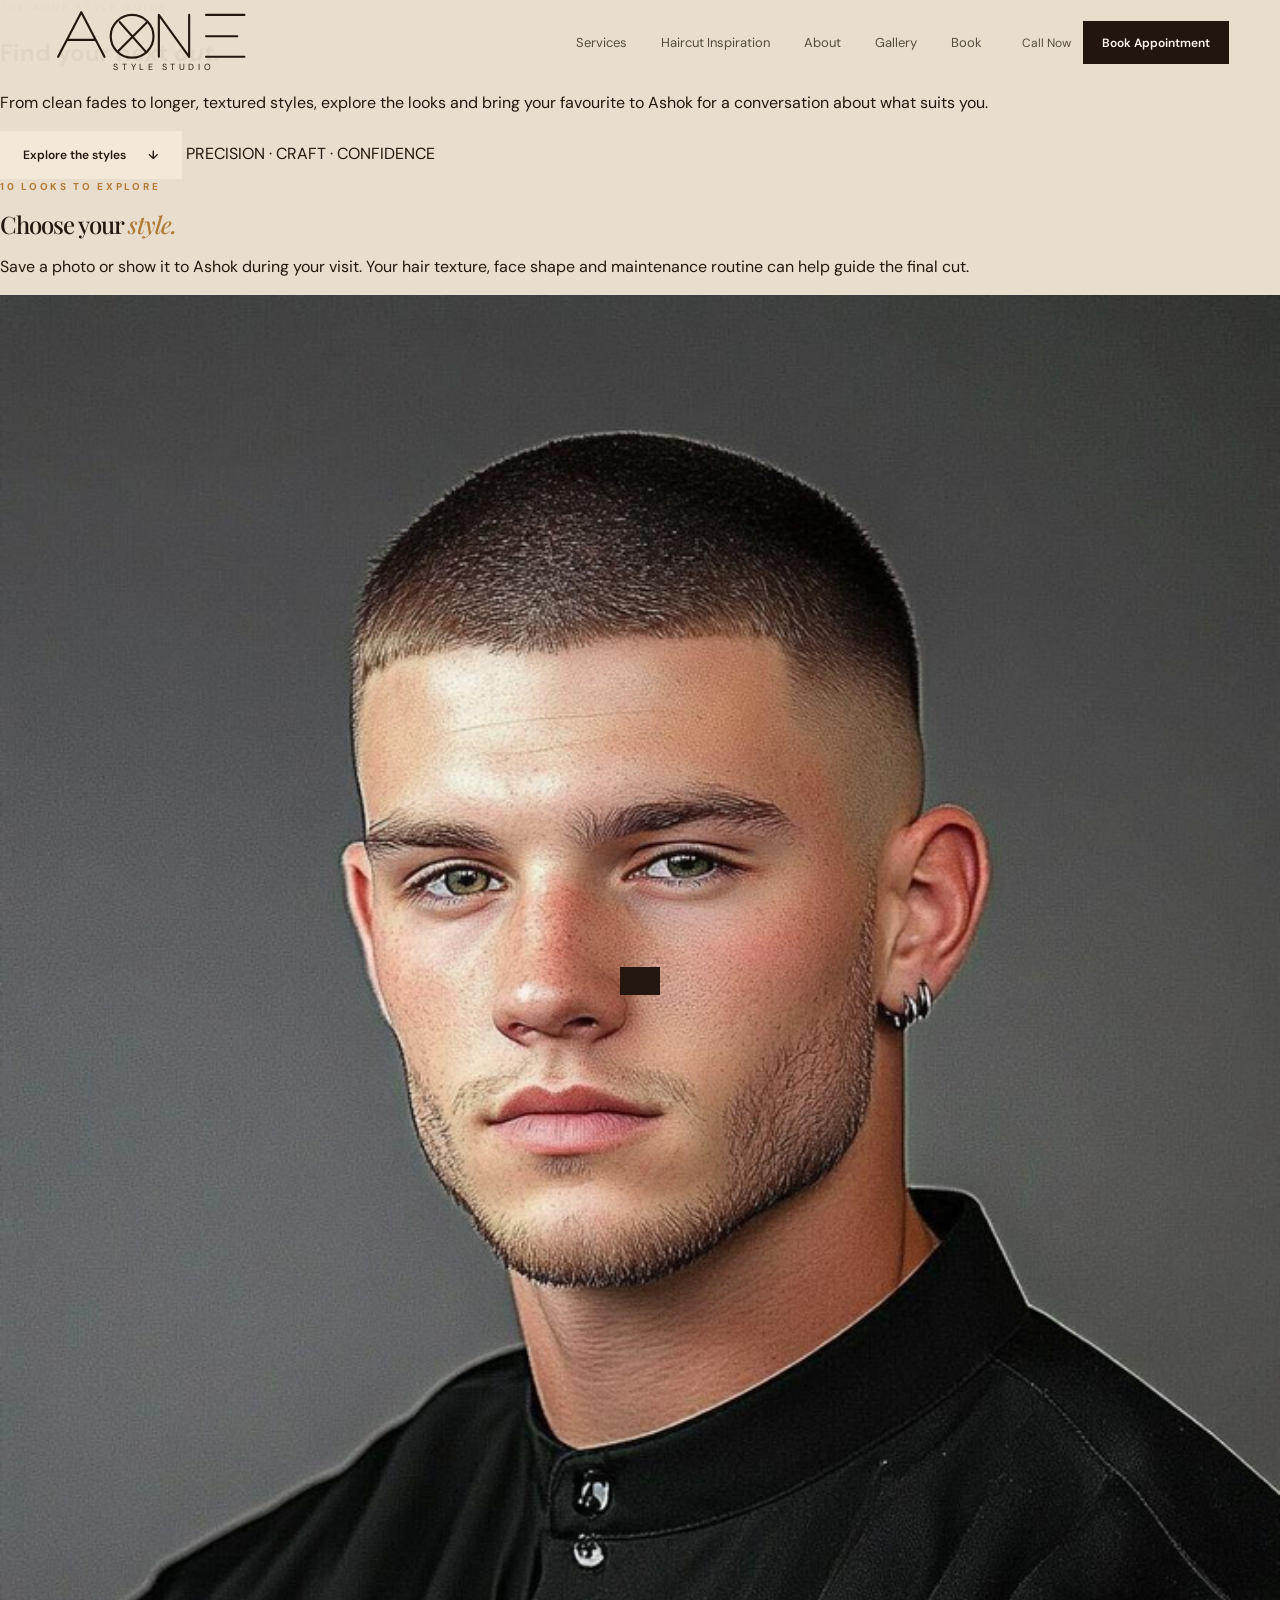
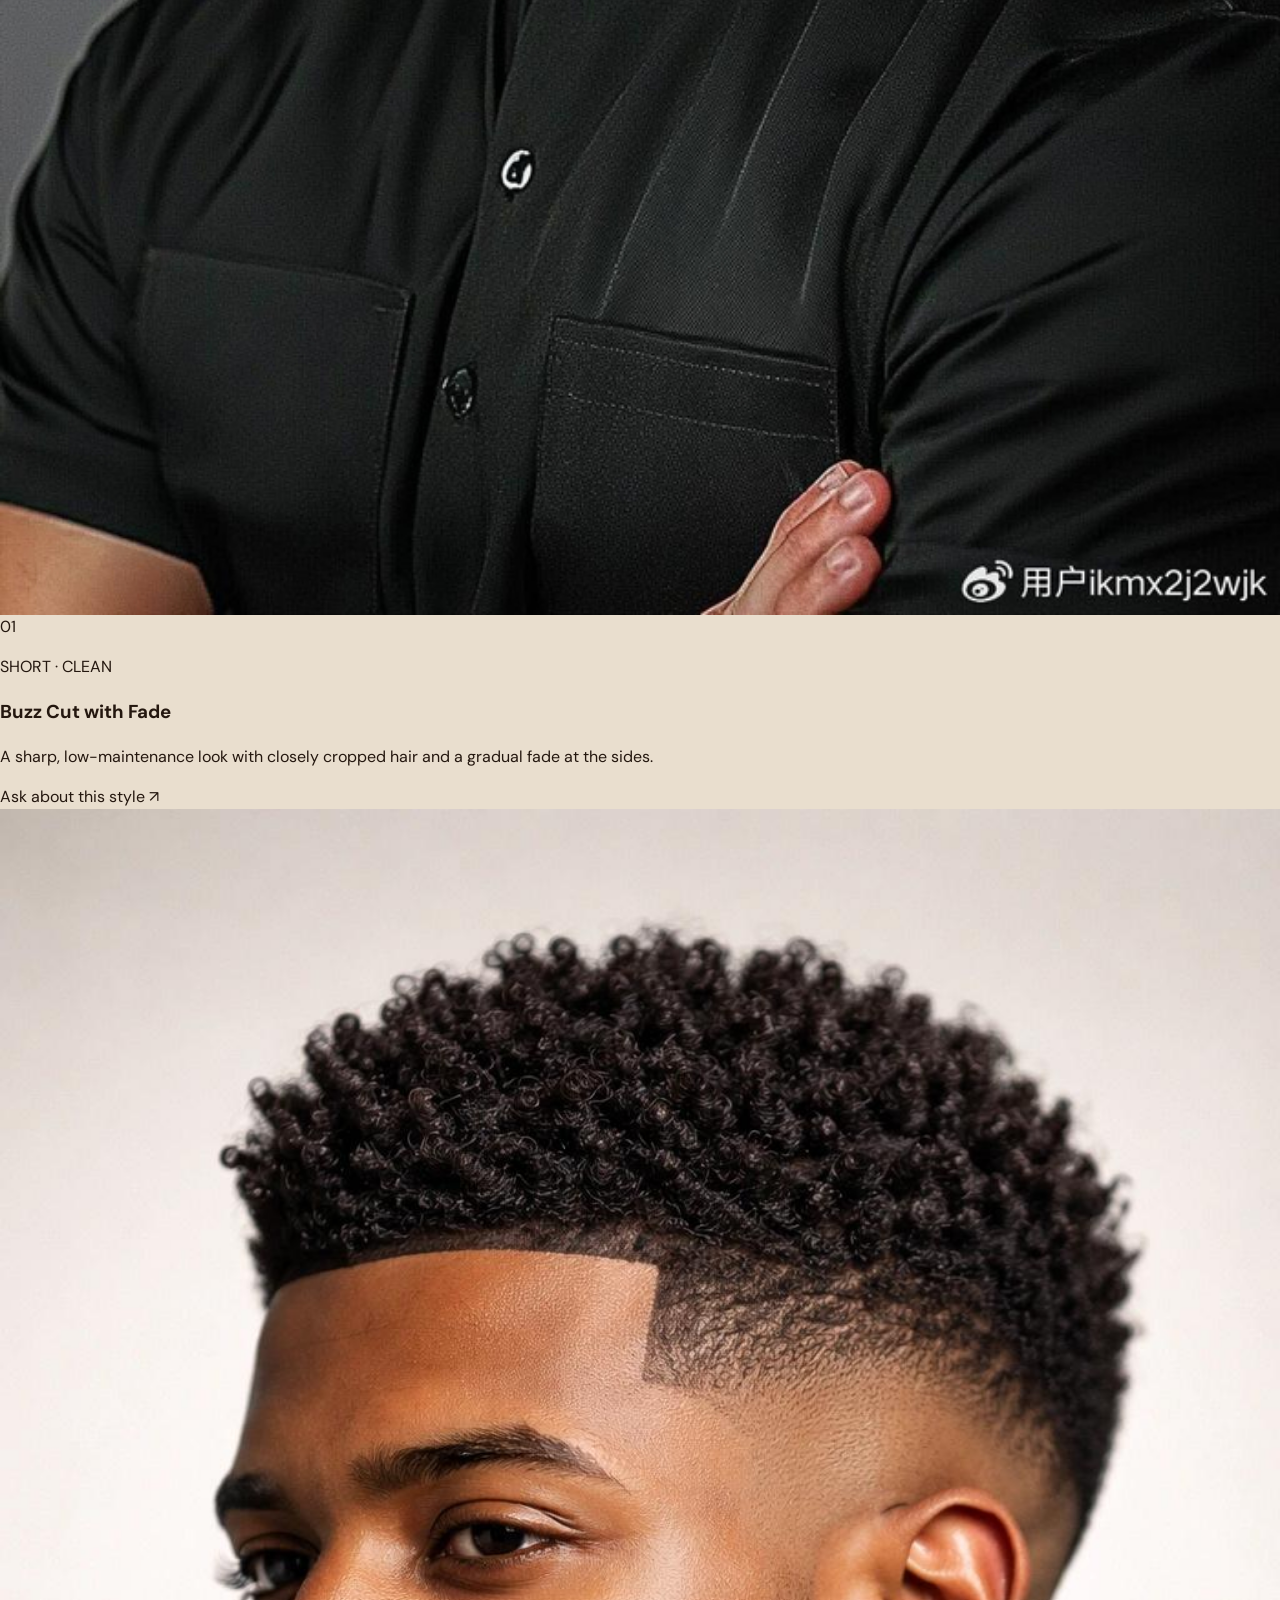
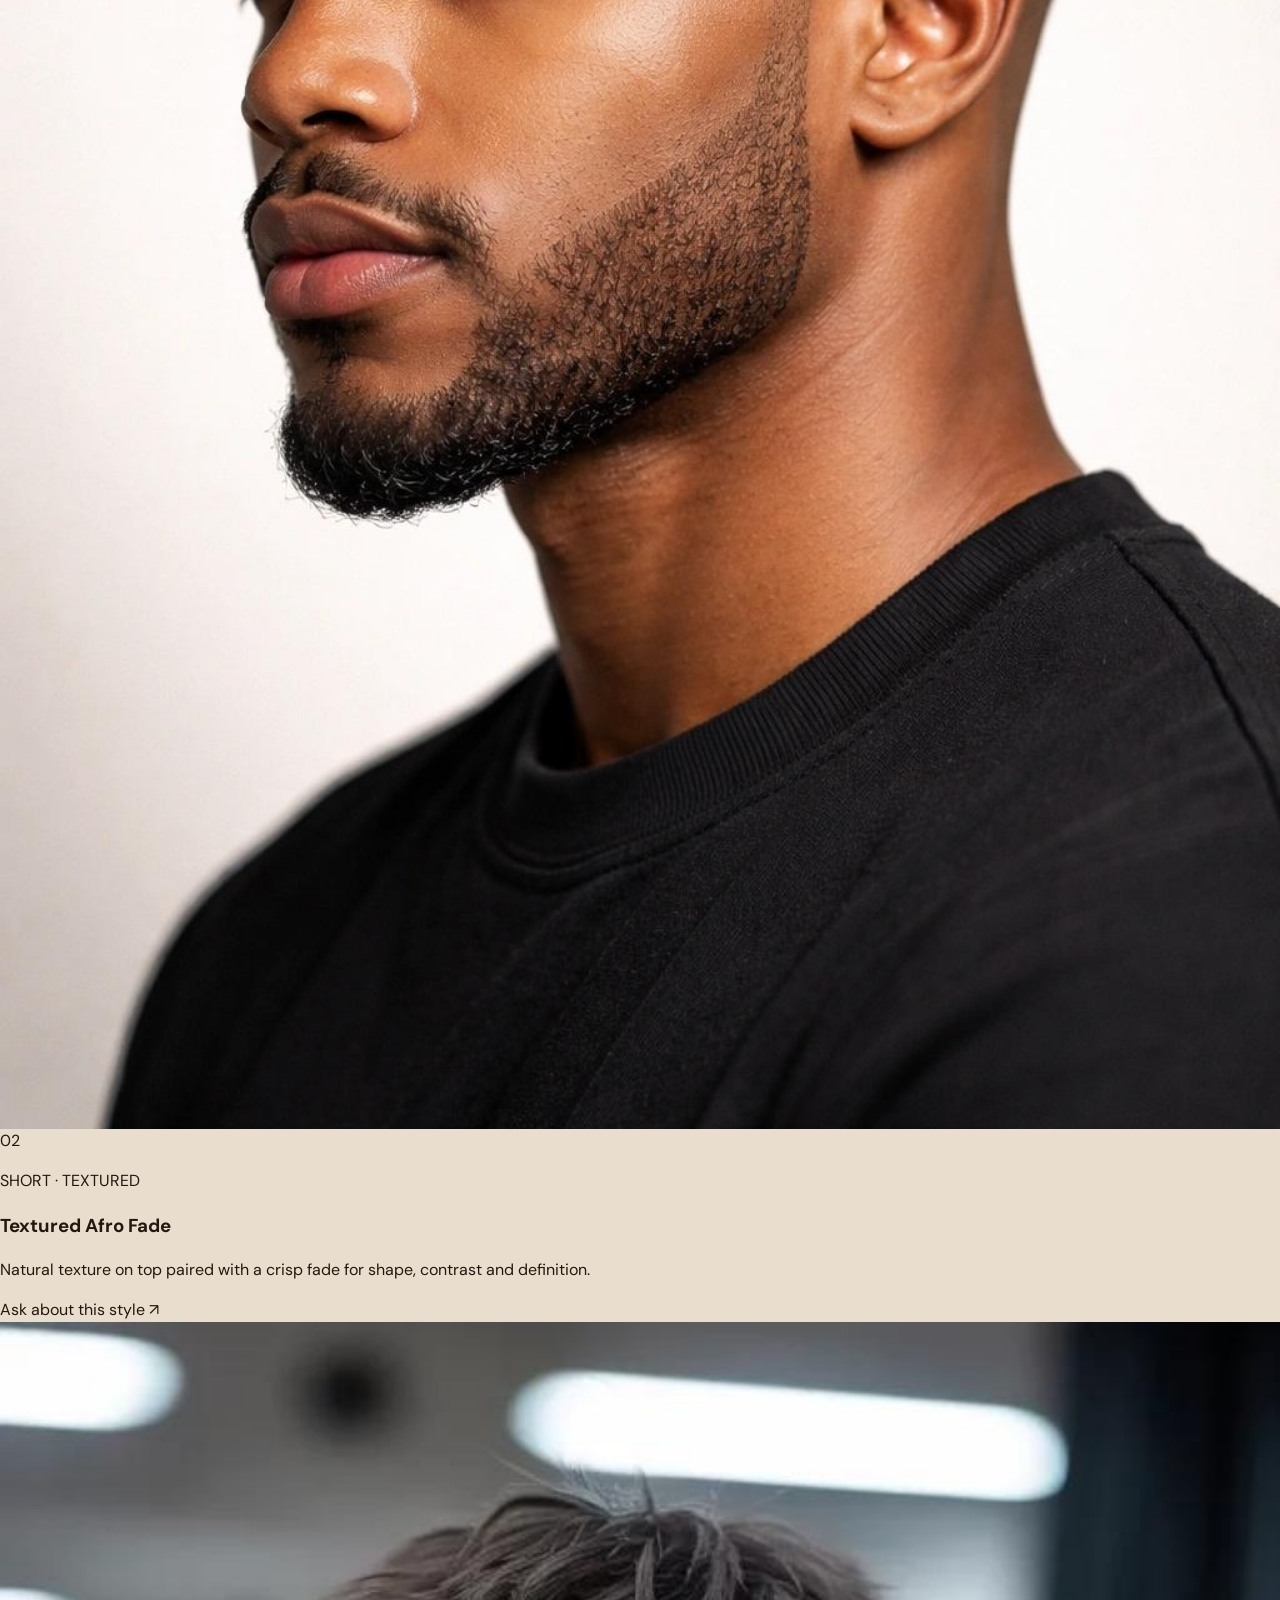
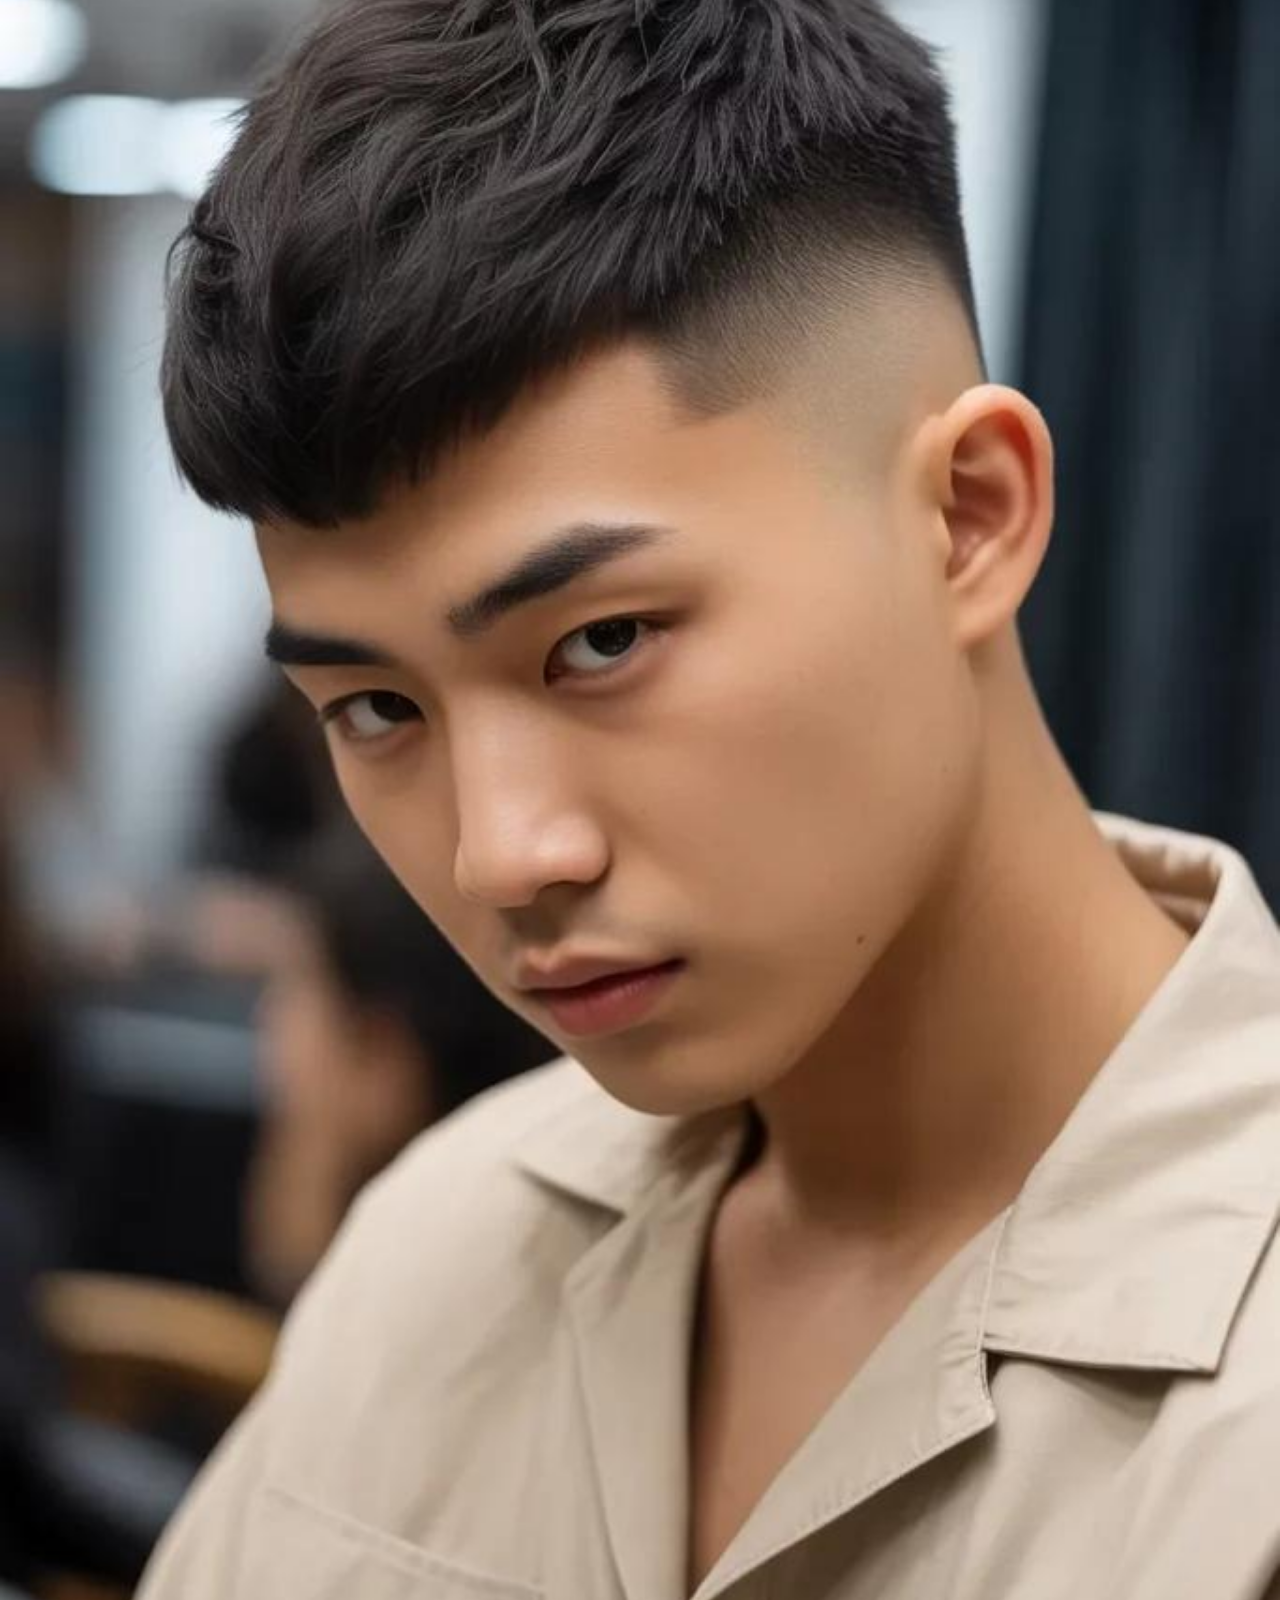
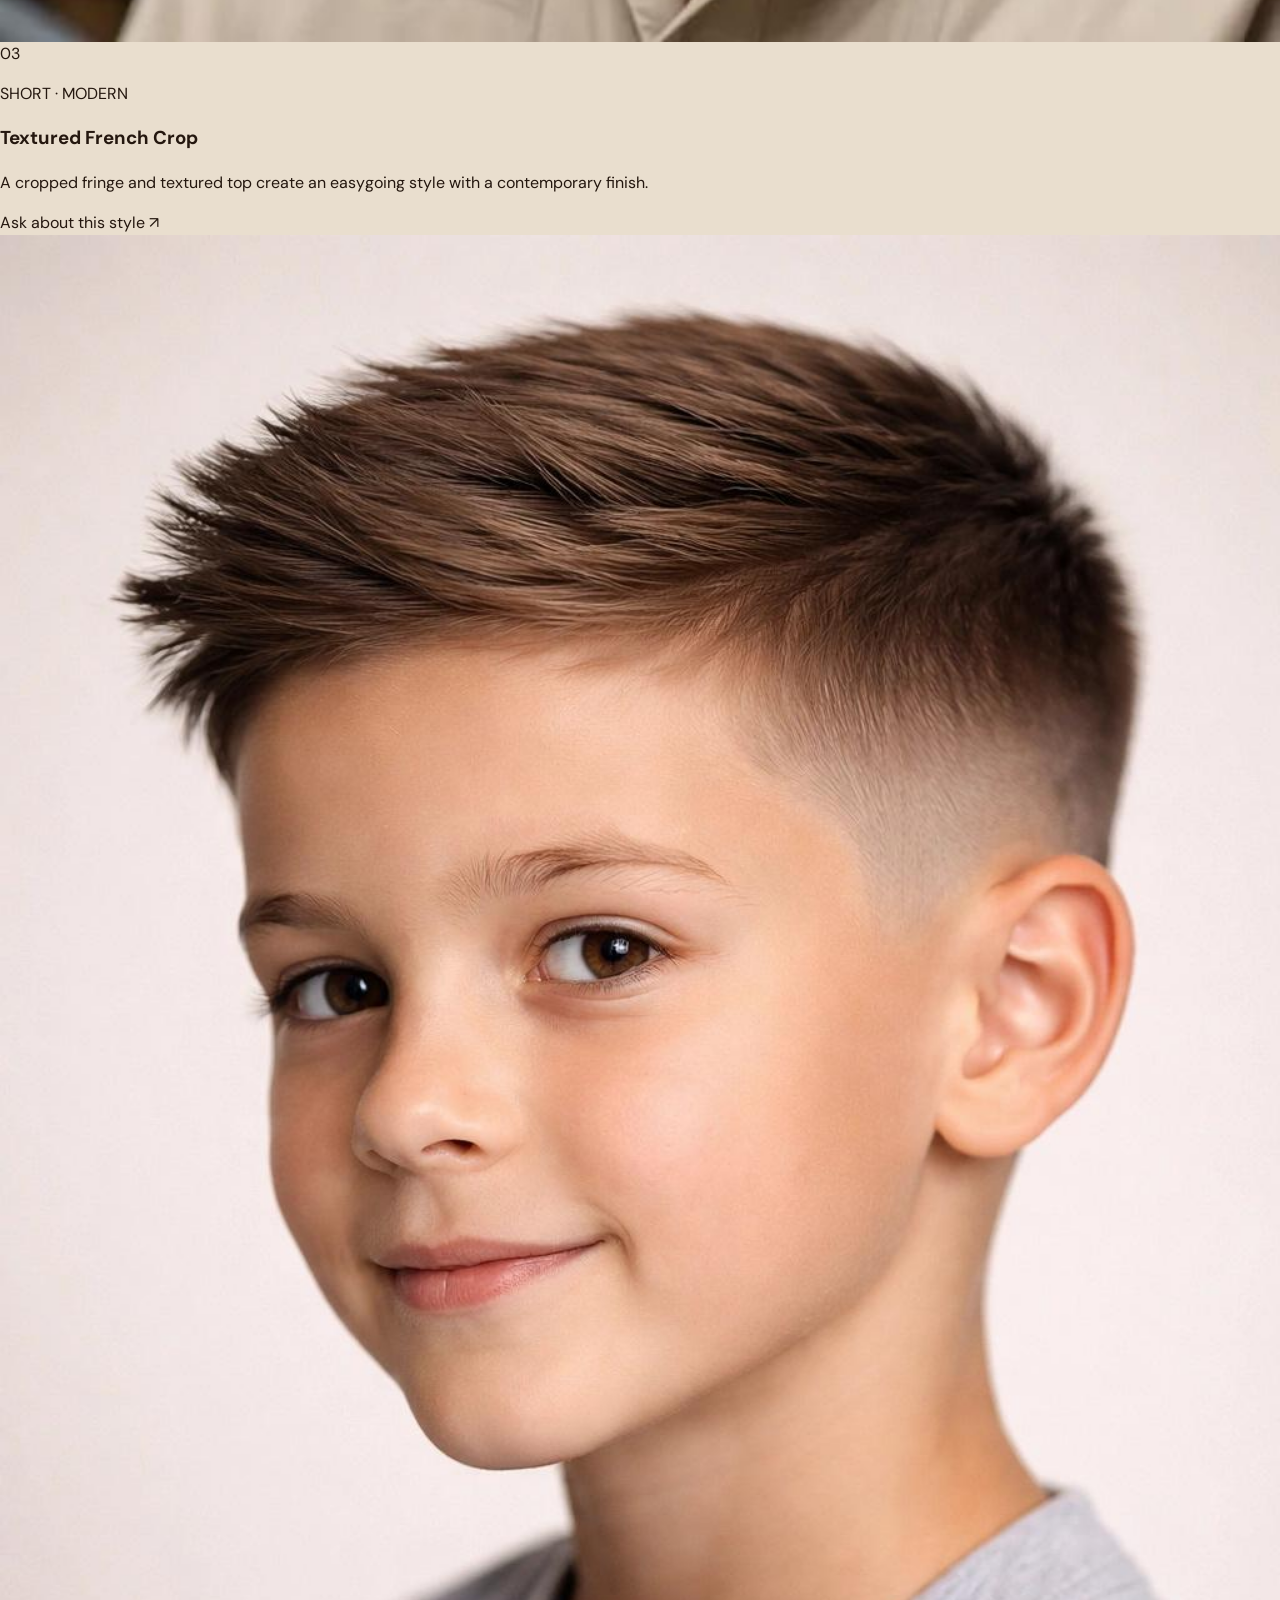
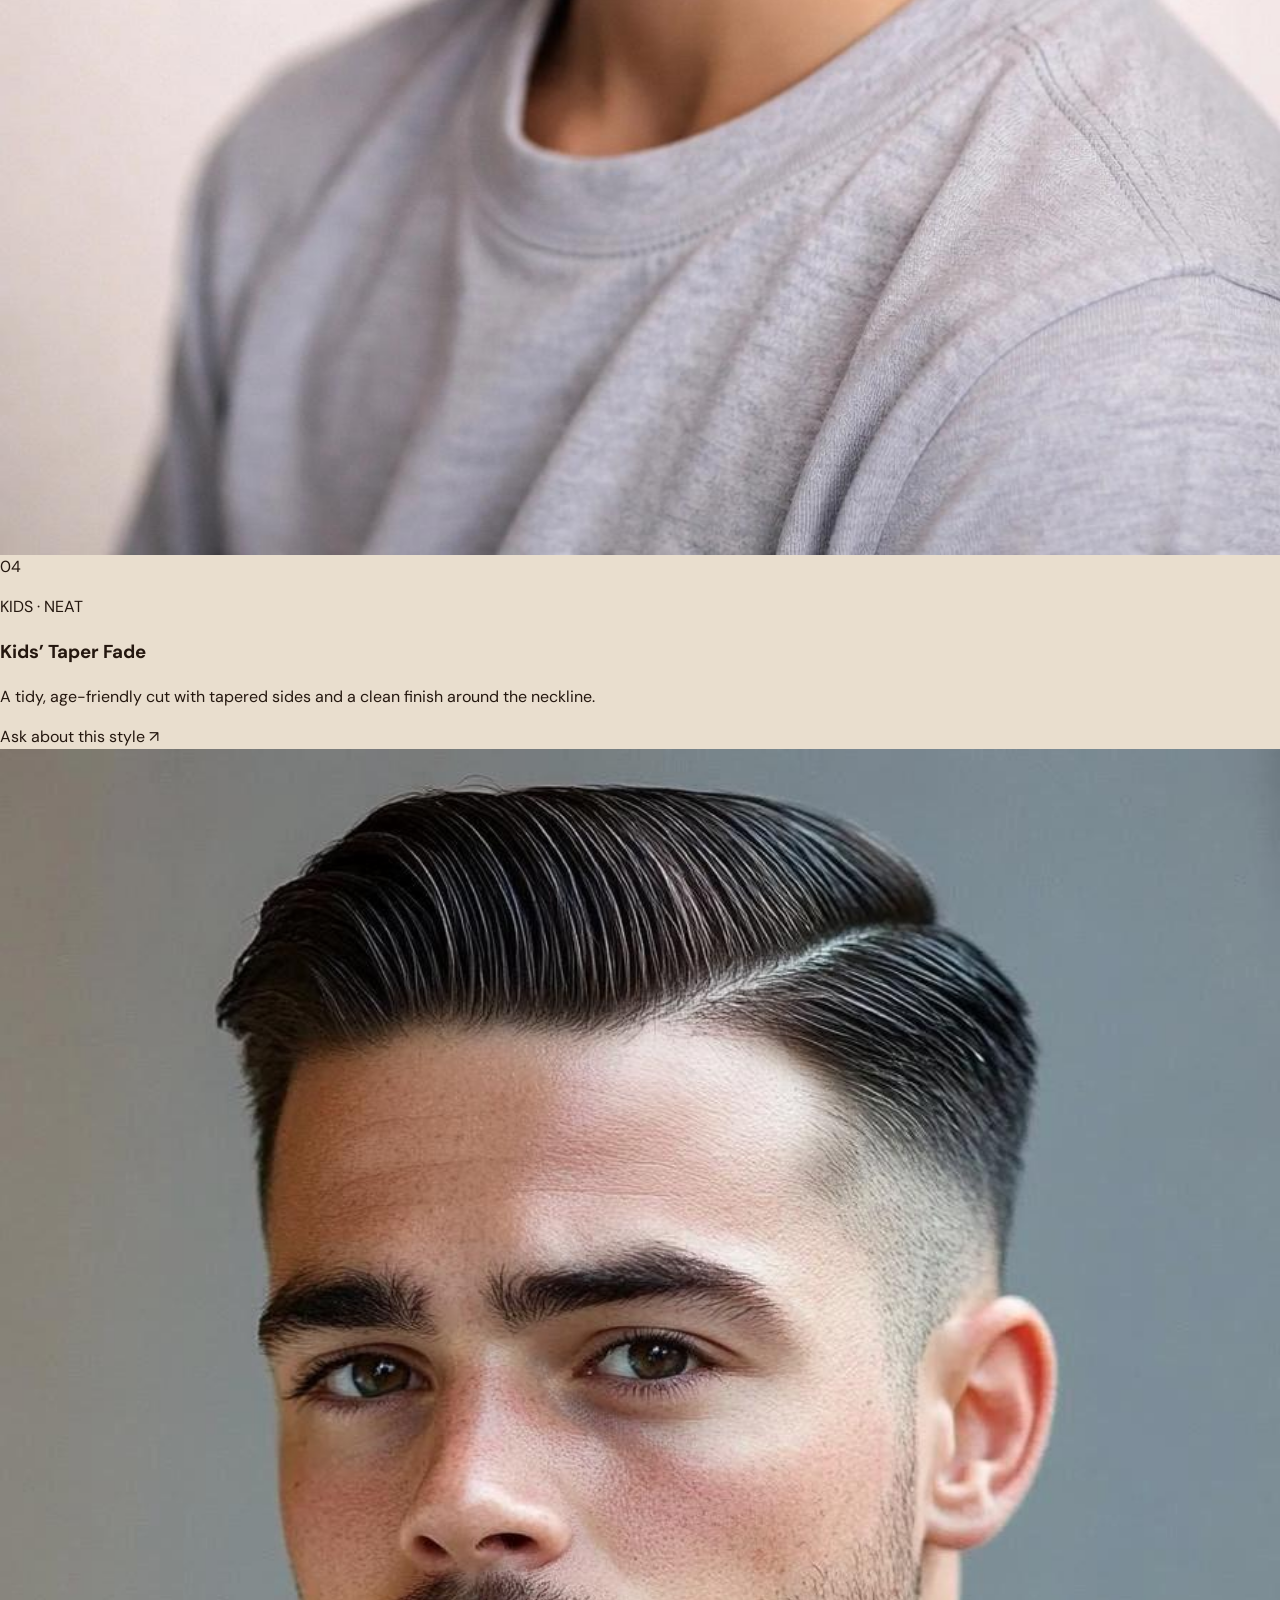
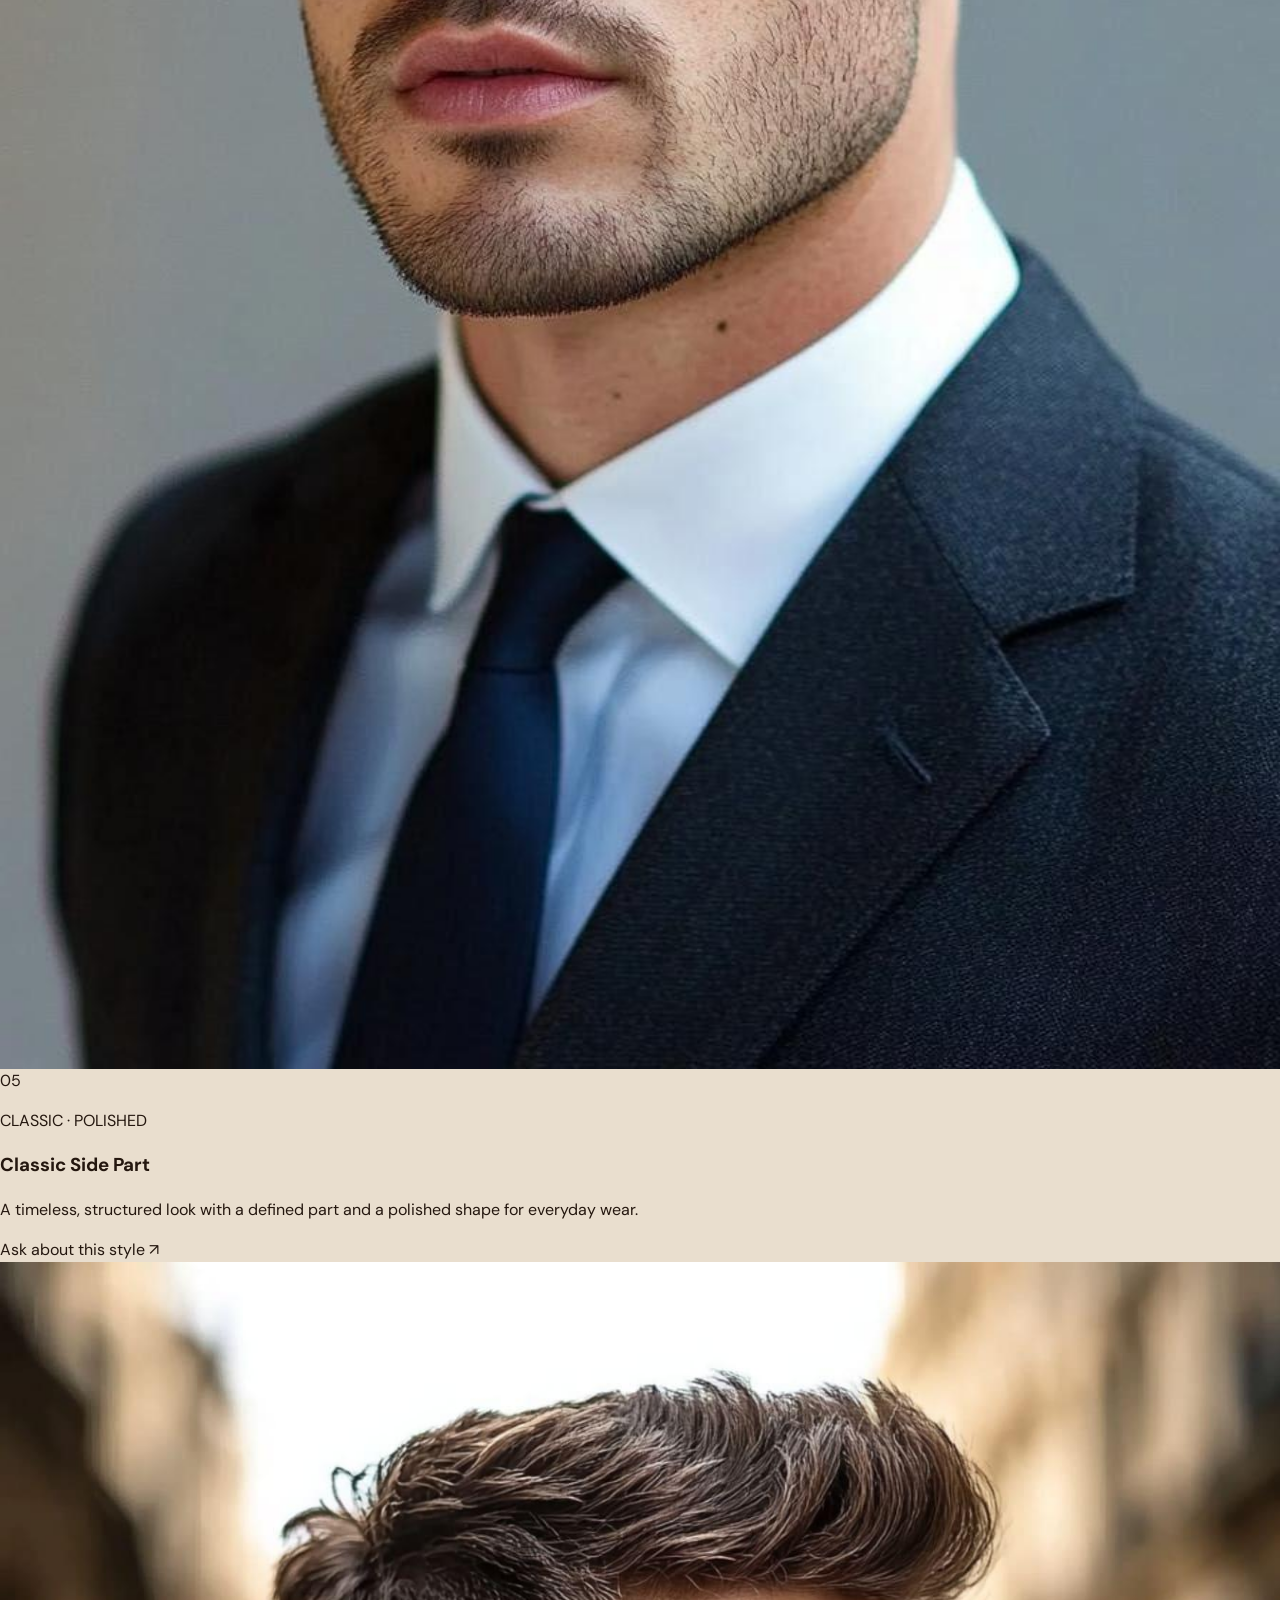
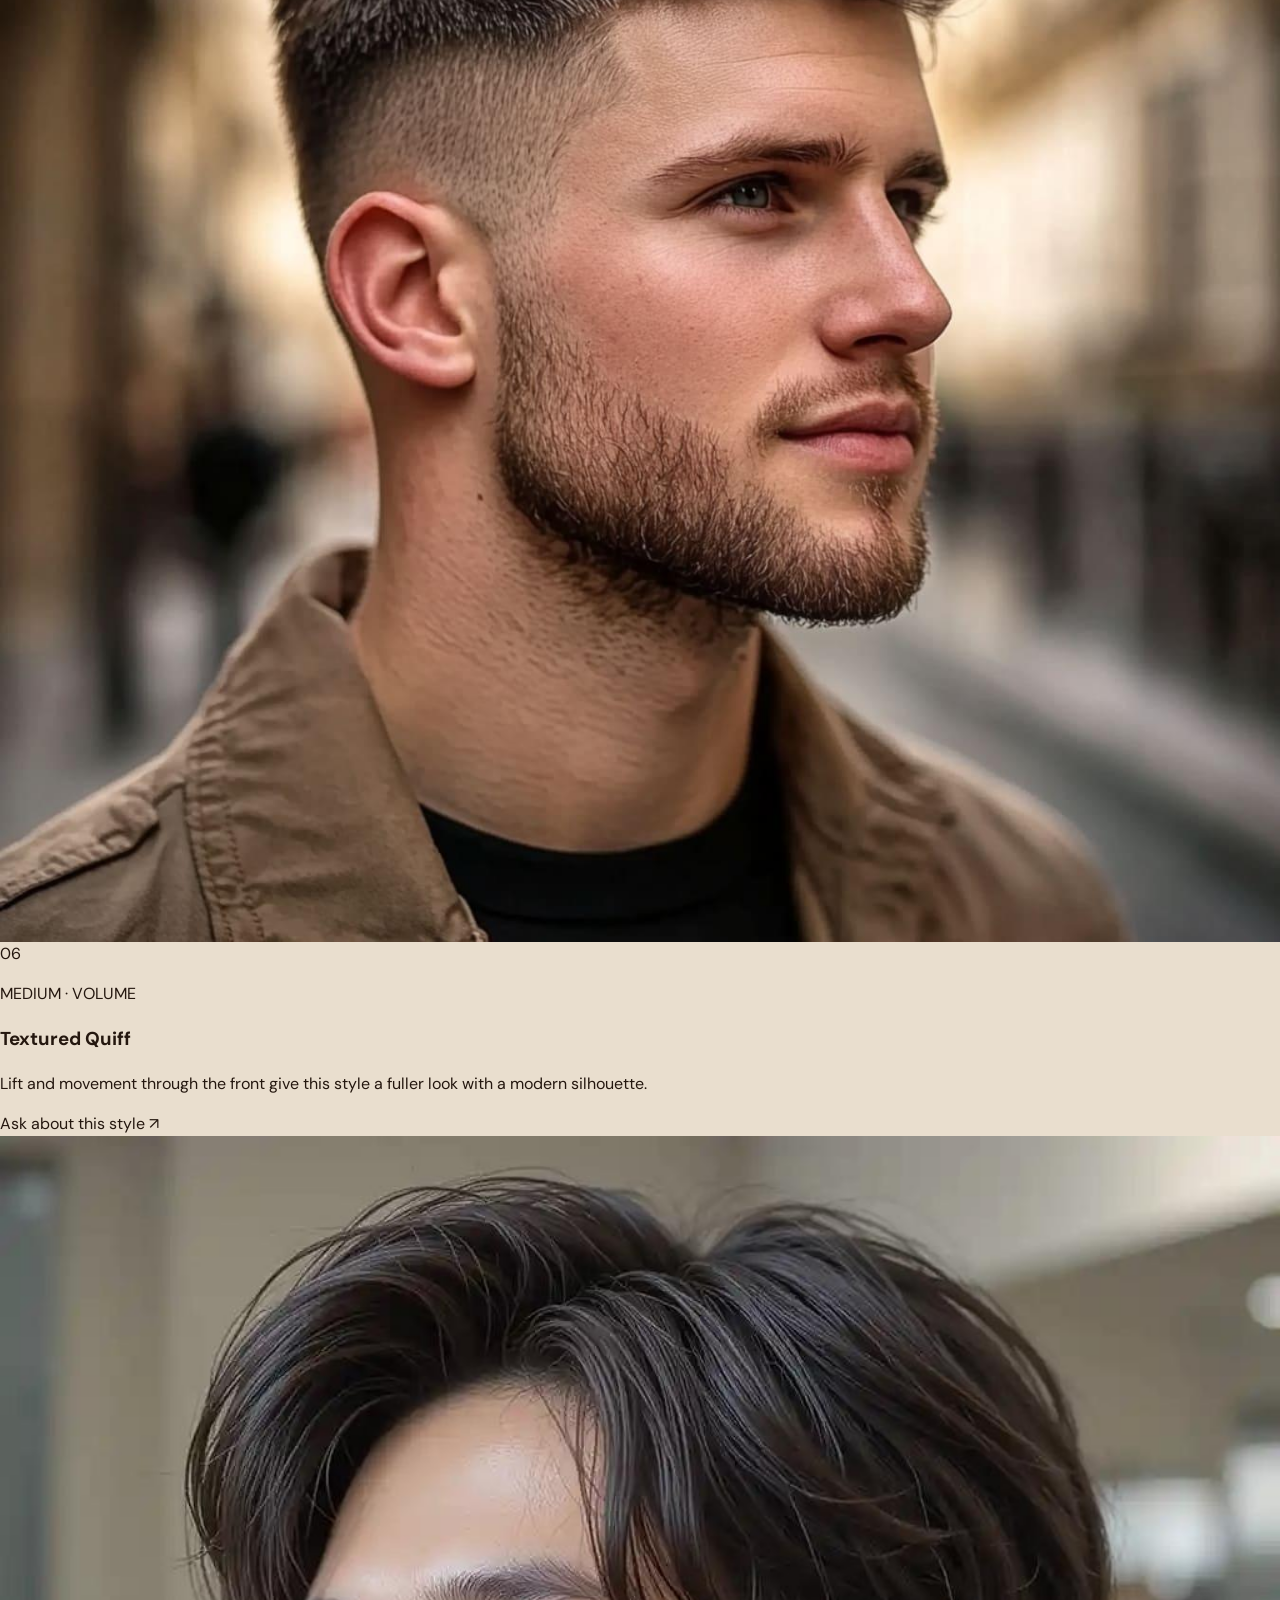
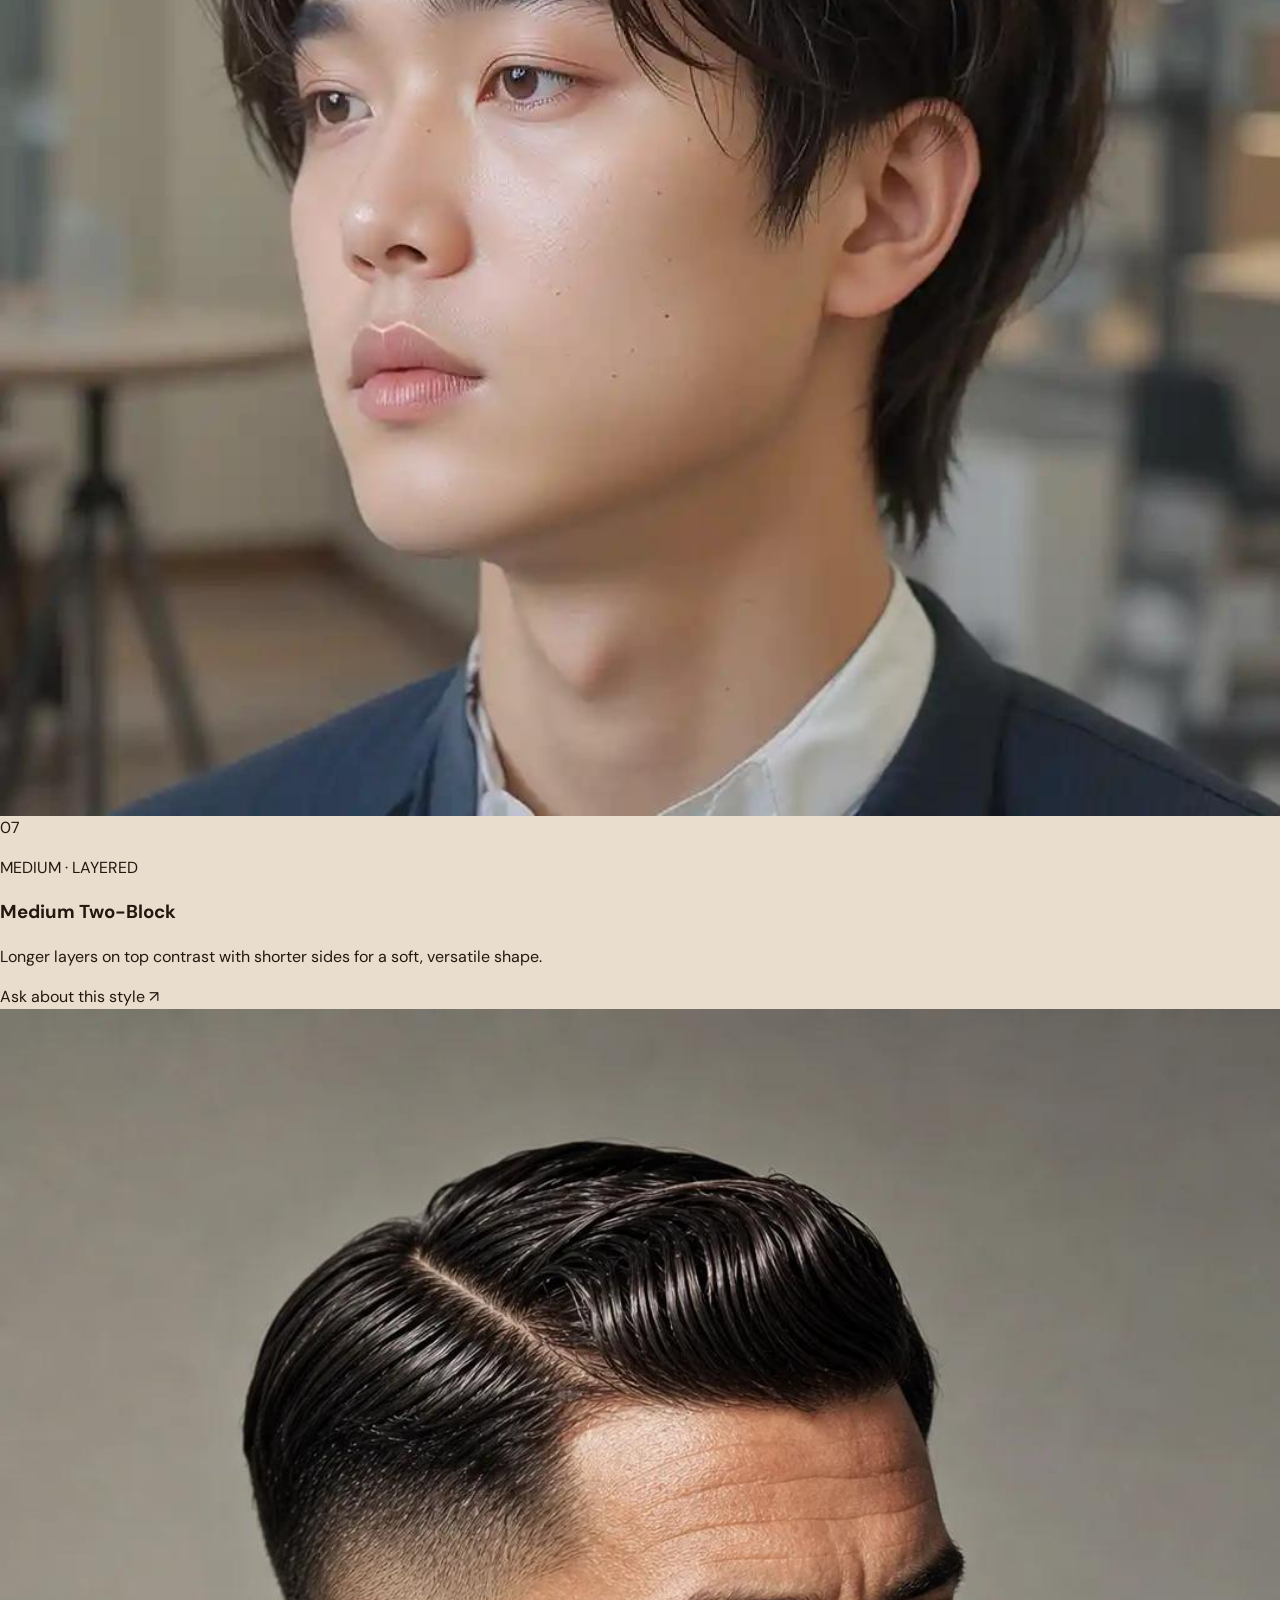
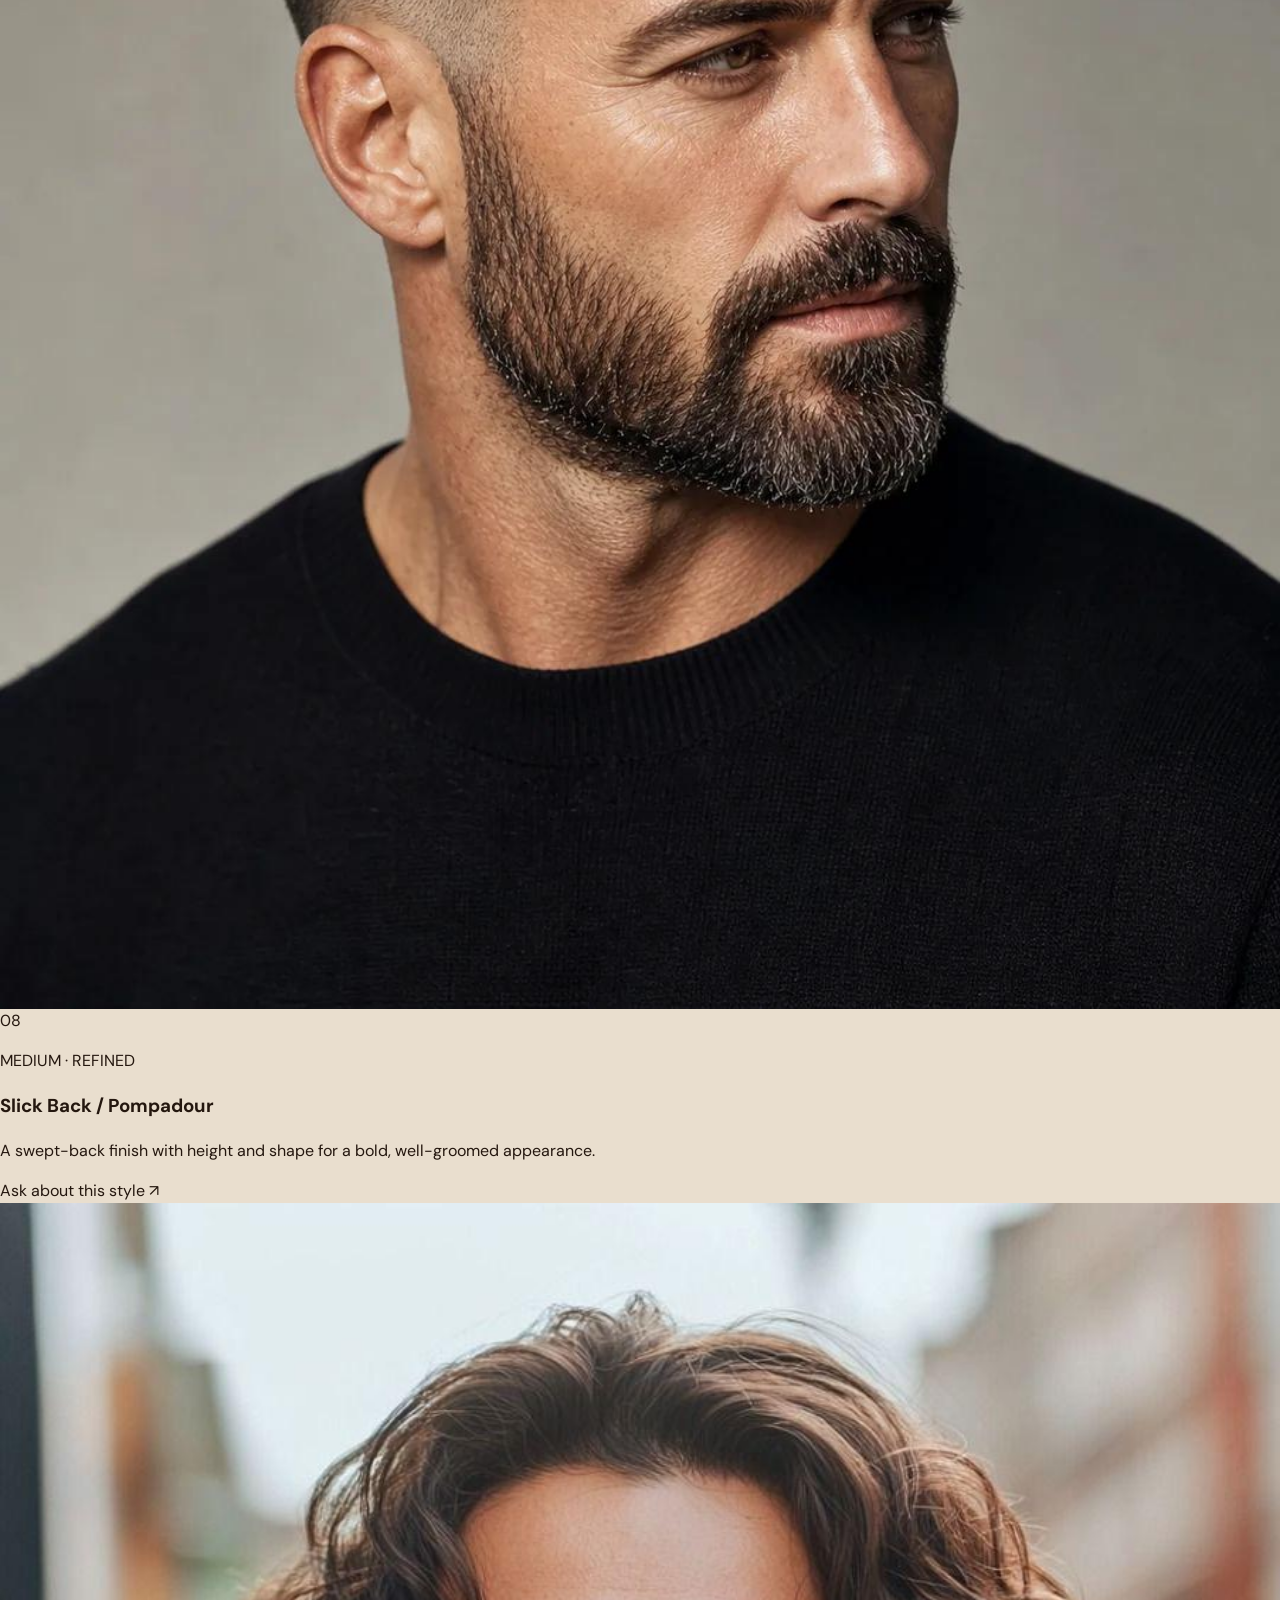
==== haircut-inspiration.html @ 2aca6b3c "Add haircut inspiration gallery page" ====
<!doctype html>
<html lang="en">
<head>
  <meta charset="UTF-8">
  <meta name="viewport" content="width=device-width, initial-scale=1.0">
  <meta name="description" content="Explore 10 men's haircut ideas at AONE Style Studio. Find a look for your next visit with Ashok in North York, Toronto.">
  <title>Haircut Inspiration | AONE Style Studio</title>
  <link rel="preconnect" href="https://fonts.googleapis.com">
  <link rel="preconnect" href="https://fonts.gstatic.com" crossorigin>
  <link href="https://fonts.googleapis.com/css2?family=DM+Sans:wght@400;500;600;700&family=Playfair+Display:ital,wght@0,500;0,600;1,500;1,600&display=swap" rel="stylesheet">
  <link rel="stylesheet" href="styles.css">
</head>
<body class="inspiration-page">
  <header class="site-header" id="top">
    <a class="logo" href="index.html#top" aria-label="AONE Style Studio home">
      <svg viewBox="0 0 230 74" role="img" aria-label="AONE Style Studio">
        <g class="logo-ink"><path d="M8 57 34 7l26 50M19 38h30"/><circle cx="91" cy="34" r="24"/><path d="M75 51 108 18M77 18l30 34"/><path d="M121 57V10l34 47V10M174 10h43M174 34h35M174 57h43"/></g>
        <text x="70" y="72">STYLE STUDIO</text>
      </svg>
    </a>
    <nav class="desktop-nav">
      <a href="index.html#services">Services</a>
      <a class="current-page" href="haircut-inspiration.html" aria-current="page">Haircut Inspiration</a>
      <a href="index.html#about">About</a>
      <a href="index.html#gallery">Gallery</a>
      <a href="index.html#booking">Book</a>
    </nav>
    <div class="header-actions">
      <a class="phone-link" href="tel:+14373281295">Call Now</a>
      <a class="button button-dark small" href="index.html#booking">Book Appointment</a>
    </div>
    <button class="menu-toggle" aria-label="Open menu" aria-expanded="false">☰</button>
  </header>
  <nav class="mobile-nav" aria-hidden="true">
    <a href="index.html#services">Services</a>
    <a href="haircut-inspiration.html" aria-current="page">Haircut Inspiration</a>
    <a href="index.html#about">About</a>
    <a href="index.html#gallery">Gallery</a>
    <a href="index.html#booking">Book Appointment</a>
    <a href="tel:+14373281295">Call Studio</a>
  </nav>
  <main>
    <section class="inspiration-hero">
      <p class="eyebrow">THE AONE STYLE GUIDE</p>
      <h1>Find your next <em>cut.</em></h1>
      <p>From clean fades to longer, textured styles, explore the looks and bring your favourite to Ashok for a conversation about what suits you.</p>
      <a class="button button-light" href="#haircut-gallery">Explore the styles <span>↓</span></a>
      <span class="inspiration-hero-mark">PRECISION · CRAFT · CONFIDENCE</span>
    </section>
    <section class="inspiration-content" id="haircut-gallery">
      <div class="inspiration-heading">
        <div><p class="eyebrow">10 LOOKS TO EXPLORE</p><h2>Choose your <em>style.</em></h2></div>
        <p>Save a photo or show it to Ashok during your visit. Your hair texture, face shape and maintenance routine can help guide the final cut.</p>
      </div>
      <div class="haircut-grid">
        <article class="haircut-card"><div class="haircut-image"><img src="haircut-inspiration/w700d1q75cms.jpg" alt="Buzz cut with fade haircut inspiration" loading="lazy"><span class="haircut-number">01</span></div><div class="haircut-copy"><p class="haircut-tag">SHORT · CLEAN</p><h3>Buzz Cut with Fade</h3><p>A sharp, low-maintenance look with closely cropped hair and a gradual fade at the sides.</p><a href="index.html#booking">Ask about this style <span>↗</span></a></div></article>
        <article class="haircut-card"><div class="haircut-image"><img src="haircut-inspiration/2img.jpeg" alt="Textured afro fade haircut inspiration" loading="lazy"><span class="haircut-number">02</span></div><div class="haircut-copy"><p class="haircut-tag">SHORT · TEXTURED</p><h3>Textured Afro Fade</h3><p>Natural texture on top paired with a crisp fade for shape, contrast and definition.</p><a href="index.html#booking">Ask about this style <span>↗</span></a></div></article>
        <article class="haircut-card"><div class="haircut-image"><img src="haircut-inspiration/3img.jpeg" alt="Textured French crop haircut inspiration" loading="lazy"><span class="haircut-number">03</span></div><div class="haircut-copy"><p class="haircut-tag">SHORT · MODERN</p><h3>Textured French Crop</h3><p>A cropped fringe and textured top create an easygoing style with a contemporary finish.</p><a href="index.html#booking">Ask about this style <span>↗</span></a></div></article>
        <article class="haircut-card"><div class="haircut-image"><img src="haircut-inspiration/4img.jpeg" alt="Kids taper fade haircut inspiration" loading="lazy"><span class="haircut-number">04</span></div><div class="haircut-copy"><p class="haircut-tag">KIDS · NEAT</p><h3>Kids’ Taper Fade</h3><p>A tidy, age-friendly cut with tapered sides and a clean finish around the neckline.</p><a href="index.html#booking">Ask about this style <span>↗</span></a></div></article>
        <article class="haircut-card"><div class="haircut-image"><img src="haircut-inspiration/5img.jpeg" alt="Classic side part haircut inspiration" loading="lazy"><span class="haircut-number">05</span></div><div class="haircut-copy"><p class="haircut-tag">CLASSIC · POLISHED</p><h3>Classic Side Part</h3><p>A timeless, structured look with a defined part and a polished shape for everyday wear.</p><a href="index.html#booking">Ask about this style <span>↗</span></a></div></article>
        <article class="haircut-card"><div class="haircut-image"><img src="haircut-inspiration/6img.jpeg" alt="Textured quiff haircut inspiration" loading="lazy"><span class="haircut-number">06</span></div><div class="haircut-copy"><p class="haircut-tag">MEDIUM · VOLUME</p><h3>Textured Quiff</h3><p>Lift and movement through the front give this style a fuller look with a modern silhouette.</p><a href="index.html#booking">Ask about this style <span>↗</span></a></div></article>
        <article class="haircut-card"><div class="haircut-image"><img src="haircut-inspiration/7img.jpeg" alt="Medium two-block haircut inspiration" loading="lazy"><span class="haircut-number">07</span></div><div class="haircut-copy"><p class="haircut-tag">MEDIUM · LAYERED</p><h3>Medium Two-Block</h3><p>Longer layers on top contrast with shorter sides for a soft, versatile shape.</p><a href="index.html#booking">Ask about this style <span>↗</span></a></div></article>
        <article class="haircut-card"><div class="haircut-image"><img src="haircut-inspiration/8img.jpeg" alt="Slick back pompadour haircut inspiration" loading="lazy"><span class="haircut-number">08</span></div><div class="haircut-copy"><p class="haircut-tag">MEDIUM · REFINED</p><h3>Slick Back / Pompadour</h3><p>A swept-back finish with height and shape for a bold, well-groomed appearance.</p><a href="index.html#booking">Ask about this style <span>↗</span></a></div></article>
        <article class="haircut-card"><div class="haircut-image"><img src="haircut-inspiration/9img.jpeg" alt="Long flow middle part haircut inspiration" loading="lazy"><span class="haircut-number">09</span></div><div class="haircut-copy"><p class="haircut-tag">LONG · FLOWING</p><h3>Long Flow / Middle Part</h3><p>Longer length with a centre part creates a relaxed, flowing look with natural movement.</p><a href="index.html#booking">Ask about this style <span>↗</span></a></div></article>
        <article class="haircut-card"><div class="haircut-image"><img src="haircut-inspiration/10img.jpeg" alt="Long curly men's haircut inspiration" loading="lazy"><span class="haircut-number">10</span></div><div class="haircut-copy"><p class="haircut-tag">LONG · CURLY</p><h3>Long Curly Hair</h3><p>Keep the length and natural curl pattern while shaping the outline for a balanced finish.</p><a href="index.html#booking">Ask about this style <span>↗</span></a></div></article>
      </div>
    </section>
    <section class="inspiration-cta">
      <p class="eyebrow">FOUND YOUR LOOK?</p><h2>Let’s make it <em>yours.</em></h2>
      <p>Bring your favourite inspiration photo and talk through the details with Ashok.</p>
      <div class="hero-actions"><a class="button button-light" href="index.html#booking">Book an Appointment <span>↗</span></a><a class="button button-outline" href="tel:+14373281295">Call Ashok</a></div>
    </section>
  </main>
  <footer><div class="footer-main"><a class="logo" href="index.html#top" aria-label="AONE Style Studio home"><svg viewBox="0 0 230 74"><g class="logo-ink"><path d="M8 57 34 7l26 50M19 38h30"/><circle cx="91" cy="34" r="24"/><path d="M75 51 108 18M77 18l30 34"/><path d="M121 57V10l34 47V10M174 10h43M174 34h35M174 57h43"/></g><text x="70" y="72">STYLE STUDIO</text></svg></a><p>The art of the cut. · Ashok</p><a href="#top">Back to top ↑</a></div><div class="footer-bottom"><span>© 2026 AONE Style Studio</span><span>EST. STUDIO · CANADA</span></div></footer>
  <div class="toast" id="toast" role="status" aria-live="polite"></div>
  <script src="script.js"></script>
</body>
</html>
---- styles.css ----
:root{--paper:#f4efe7;--paper2:#ebe2d4;--ink:#211a14;--muted:#766d61;--line:#d9cebd;--gold:#b88a48;--dark:#251d16;--white:#fffaf2;--max:1320px}
*{box-sizing:border-box}html{scroll-behavior:smooth}body{margin:0;background:var(--paper);color:var(--ink);font-family:"DM Sans",sans-serif;line-height:1.5}a{color:inherit;text-decoration:none}button,input,select{font:inherit}img{display:block;width:100%;height:100%;object-fit:cover}
.site-header{height:86px;position:fixed;z-index:50;top:0;left:0;right:0;padding:0 max(5vw,calc((100vw - var(--max))/2));display:flex;align-items:center;gap:40px;transition:.25s;border-bottom:1px solid transparent}.site-header.scrolled{background:rgba(244,239,231,.92);backdrop-filter:blur(16px);border-color:var(--line)}
.logo{width:205px;display:block}.logo svg{width:100%;height:auto;overflow:visible}.logo-ink{fill:none;stroke:var(--ink);stroke-width:2.4;stroke-linecap:round;stroke-linejoin:round}.logo text{font-family:"DM Sans",sans-serif;fill:var(--ink);font-size:10px;letter-spacing:4px}
.desktop-nav{display:flex;gap:34px;margin-left:auto}.desktop-nav a{font-size:13px;color:#544b40;position:relative}.desktop-nav a:after{content:"";position:absolute;left:0;right:100%;bottom:-7px;height:1px;background:var(--gold);transition:.25s}.desktop-nav a:hover:after{right:0}.header-actions{display:flex;align-items:center;gap:12px}.phone-link{font-size:12px;color:#544b40}.button{min-height:48px;padding:0 22px;display:inline-flex;align-items:center;justify-content:center;gap:22px;border:1px solid transparent;font-size:12px;font-weight:600;transition:.2s}.button:hover{transform:translateY(-2px)}.button-dark{background:var(--dark);color:#fff9ef}.button-light{background:var(--white);color:var(--ink);cursor:pointer}.button-outline{border-color:#bdb2a3;background:transparent}.button.small{min-height:43px;padding:0 18px}.menu-toggle{display:none;background:none;border:0;font-size:24px;color:var(--ink)}
.mobile-nav{display:none}.hero{max-width:var(--max);min-height:700px;margin:auto;padding:118px 5vw 45px;display:grid;grid-template-columns:1fr 1fr;gap:5vw;align-items:center}.eyebrow{margin:0;color:var(--gold);font-size:10px;font-weight:700;letter-spacing:.27em;text-transform:uppercase}.hero h1,h2{font-family:"Playfair Display",serif;font-weight:500;letter-spacing:-.04em;line-height:.91}.hero h1{font-size:clamp(70px,8vw,118px);margin:24px 0}.hero h1 em,h2 em{color:var(--gold);font-style:italic}.hero-lede{max-width:560px;font-size:16px;color:var(--muted);line-height:1.7}.hero-actions{display:flex;gap:12px;margin-top:30px;flex-wrap:wrap}.hero-details{display:flex;gap:28px;margin-top:52px}.hero-details>div{display:flex;gap:9px;align-items:flex-start;border-right:1px solid var(--line);padding-right:25px}.hero-details>div:last-child{border:0}.detail-icon{color:var(--gold);font-size:20px}.hero-details b,.hero-details small{display:block}.hero-details b{font-size:10px;text-transform:uppercase;letter-spacing:.08em}.hero-details small{font-size:10px;color:var(--muted);margin-top:3px}
.hero-visual{height:560px;position:relative}.hero-image{position:absolute;inset:0 35px 0 0;overflow:hidden}.hero-image img{filter:saturate(.82)}.image-overlay{position:absolute;inset:0;background:linear-gradient(90deg,rgba(20,15,10,.05),transparent 55%,rgba(20,15,10,.28))}.image-tag{position:absolute;left:22px;bottom:20px;color:#fff;font-size:9px;letter-spacing:.18em}.hero-script{position:absolute;right:-6px;bottom:72px;color:#f3d5a0;font-family:"Playfair Display",serif;font-size:34px;font-style:italic;line-height:.95;transform:rotate(-8deg);text-align:center;text-shadow:0 2px 15px #000}.circle-stamp{position:absolute;right:0;top:28px;width:128px;height:128px;border:1px solid var(--gold);border-radius:50%;background:var(--paper);display:grid;place-items:center;text-align:center;font-family:"Playfair Display",serif;font-size:22px;line-height:.8}.circle-stamp span{font-family:"DM Sans";font-size:7px;letter-spacing:.2em;margin-top:-10px}.circle-stamp b{font-size:20px;color:var(--gold);margin-top:-12px}
.ticker{position:relative;left:50%;width:100vw;margin-left:-50vw;overflow:hidden;white-space:nowrap;border-top:1px solid var(--line);border-bottom:1px solid var(--line);padding:16px 0;color:#7b7062;font-size:10px;letter-spacing:.35em}.ticker-track{display:flex;width:max-content;min-width:200vw;animation:move 28s linear infinite;will-change:transform}.ticker-track span{display:block;flex:none;width:50vw;min-width:50vw}.ticker i{color:var(--gold);font-style:normal;margin:0 24px}@keyframes move{to{transform:translateX(-50%)}}
.section{max-width:var(--max);margin:auto;padding:125px 5vw}.section-top{display:grid;grid-template-columns:1fr .45fr;gap:40px;align-items:end;margin-bottom:55px}.section-top h2{font-size:clamp(58px,6.5vw,90px);margin:15px 0 0}.section-top>p{font-size:12px;color:var(--muted);line-height:1.7;margin:0;justify-self:end;max-width:330px}
.service-grid{display:grid;grid-template-columns:repeat(3,1fr);gap:14px}.service-card{background:#eee7dc;border:1px solid var(--line);overflow:hidden;transition:.25s}.service-card:hover{transform:translateY(-5px);box-shadow:0 20px 40px rgba(42,30,18,.08)}.service-photo{height:185px;overflow:hidden}.service-photo img{transition:transform .5s}.service-card:hover .service-photo img{transform:scale(1.05)}.service-body{padding:24px;position:relative;min-height:205px}.service-number{font-size:9px;color:var(--gold);letter-spacing:.15em}.service-body h3{font-family:"Playfair Display";font-weight:500;font-size:24px;line-height:1.05;margin:17px 0 8px}.service-body p{font-size:12px;color:var(--muted);margin:0;max-width:210px}.service-body strong{position:absolute;right:23px;top:63px;font-family:"Playfair Display";font-size:22px;color:var(--gold)}.service-body a{position:absolute;left:24px;right:24px;bottom:22px;border-top:1px solid #d1c5b5;padding-top:14px;font-size:11px;font-weight:600}.service-body a span{float:right}
.story{background:var(--paper2);display:grid;grid-template-columns:1fr 1fr;min-height:650px}.story-image{min-height:600px}.story-copy{padding:100px max(7vw,60px);align-self:center}.story-copy h2{font-size:clamp(60px,6vw,90px);margin:18px 0 38px}.story-copy>p:not(.eyebrow):not(.quote){max-width:520px;color:var(--muted);font-size:15px;line-height:1.8}.quote{font-family:"Playfair Display";font-size:24px;font-style:italic;line-height:1.2;margin:38px 0}.text-link{font-size:12px;font-weight:700;border-bottom:1px solid var(--gold);padding-bottom:6px}.text-link span{color:var(--gold);margin-left:15px}
.gallery-grid{display:grid;grid-template-columns:1.15fr .85fr .85fr;grid-auto-rows:290px;gap:12px}.gallery-card{position:relative;overflow:hidden;background:#ddd}.gallery-card img{transition:transform .6s;filter:saturate(.8)}.gallery-card:hover img{transform:scale(1.04)}.gallery-card:after{content:"";position:absolute;inset:0;background:linear-gradient(transparent 60%,rgba(20,14,9,.5))}.gallery-card span{position:absolute;z-index:2;left:18px;bottom:15px;color:#fff;font-size:9px;letter-spacing:.18em}.gallery-card.large{grid-row:span 2}.gallery-card.wide{grid-column:span 2}
.booking{background:var(--dark);color:#f5ede1;padding:120px max(5vw,calc((100vw - var(--max))/2 + 5vw));display:grid;grid-template-columns:.85fr 1.15fr;gap:10vw}.booking-copy h2{font-size:clamp(62px,7vw,100px);margin:20px 0 28px}.booking-copy>p:last-child{color:#b6aa9a;max-width:410px;font-size:13px;line-height:1.7}.booking-form{display:flex;flex-direction:column;gap:17px}.booking-form label{font-size:10px;letter-spacing:.12em;text-transform:uppercase;color:#c1b5a4}.booking-form input,.booking-form select{height:52px;width:100%;margin-top:8px;background:#1b1510;color:#f5ede1;border:1px solid #453a2e;padding:0 14px;outline:0}.booking-form input:focus,.booking-form select:focus{border-color:var(--gold)}.form-row{display:grid;grid-template-columns:1fr 1fr;gap:14px}.form-note{font-size:10px;color:#75695c;margin:0}
.location{padding-bottom:120px}.location-card{background:#e9dfd0;border:1px solid var(--line);min-height:410px;padding:60px;display:grid;grid-template-columns:1fr 1fr;gap:60px;align-items:center}.location-card h2{font-size:clamp(62px,6vw,88px);margin:18px 0}.location-info{border-left:1px solid #cbbda9;padding-left:55px}.pending{color:var(--gold);font-size:9px;letter-spacing:.2em}.location-info>p:not(.pending){font-size:16px}.hours{color:var(--muted);line-height:1.8}.footer-main{max-width:var(--max);margin:auto;padding:55px 5vw;display:grid;grid-template-columns:1fr 1fr 1fr;align-items:center;border-top:1px solid var(--line)}.footer-main p{text-align:center;font-family:"Playfair Display";font-style:italic;color:var(--muted)}.footer-main>a:last-child{text-align:right;font-size:11px;color:var(--muted)}.footer-bottom{max-width:var(--max);margin:auto;padding:0 5vw 30px;display:flex;justify-content:space-between;color:#988d7f;font-size:9px;letter-spacing:.13em}
.toast{position:fixed;z-index:100;left:50%;bottom:25px;transform:translate(-50%,120px);background:var(--ink);color:#fff;padding:14px 20px;font-size:12px;transition:.3s}.toast.show{transform:translate(-50%,0)}
@media(max-width:950px){.site-header{padding:0 5vw}.desktop-nav,.header-actions{display:none}.menu-toggle{display:block;margin-left:auto}.mobile-nav{position:fixed;z-index:45;top:86px;left:0;right:0;padding:25px 6vw;background:rgba(244,239,231,.98);border-bottom:1px solid var(--line);flex-direction:column;gap:20px}.mobile-nav.open{display:flex}.hero{grid-template-columns:1fr;padding-top:120px}.hero-visual{height:520px}.service-grid{grid-template-columns:1fr 1fr}.story{grid-template-columns:1fr}.story-image{min-height:500px}.booking{grid-template-columns:1fr;gap:50px}.location-card{grid-template-columns:1fr}.location-info{border-left:0;border-top:1px solid #cbbda9;padding:30px 0 0}.gallery-grid{grid-template-columns:1fr 1fr}.gallery-card.large{grid-row:span 1}.gallery-card.wide{grid-column:span 2}}
@media(max-width:620px){.logo{width:170px}.hero{padding-left:6vw;padding-right:6vw}.hero h1{font-size:68px}.hero-details{flex-direction:column;gap:14px;margin-top:38px}.hero-details>div{border:0;padding:0}.hero-visual{height:430px;margin-top:20px}.hero-script{font-size:25px;right:-4px}.circle-stamp{width:100px;height:100px;font-size:18px}.section{padding:90px 6vw}.section-top{grid-template-columns:1fr;gap:20px}.section-top>p{justify-self:start}.service-grid{grid-template-columns:1fr}.gallery-grid{grid-template-columns:1fr;grid-auto-rows:300px}.gallery-card.wide{grid-column:auto}.booking{padding:90px 6vw}.form-row{grid-template-columns:1fr}.location{padding:90px 6vw}.location-card{padding:35px}.footer-main{grid-template-columns:1fr;gap:20px;padding:45px 6vw}.footer-main p,.footer-main>a:last-child{text-align:left}.footer-bottom{padding:0 6vw 25px;flex-direction:column;gap:8px}}

.ashok{font-weight:700;color:var(--ink)!important;margin:10px 0 0!important}.location-info .pending{margin-bottom:10px}.location-info .ashok + p{margin-top:12px!important}
/* V3 stability polish */
html{overflow-x:hidden}
body{overflow-x:hidden}
.site-header{width:100%;box-sizing:border-box}
.hero{position:relative}
.hero-copy{min-width:0}
.hero-visual{min-width:0;overflow:visible}
.hero-image{border-radius:0 0 0 2px}
.hero-image img{object-position:52% center}
.hero-script{pointer-events:none;z-index:3}
.circle-stamp{z-index:4}
.service-grid{align-items:stretch}
.service-card{min-width:0}
.service-photo img{object-position:center}
.service-body h3{padding-right:58px}
.story-image{overflow:hidden}
.story-image img{object-position:52% center}
.gallery-card img{object-position:center}
.booking{box-sizing:border-box}
.location-info{min-width:0}
.button{white-space:nowrap}
@media(max-width:1100px) and (min-width:951px){
  .site-header{gap:20px}
  .desktop-nav{gap:20px}
  .logo{width:175px}
  .hero{gap:30px}
  .hero h1{font-size:76px}
  .hero-details{gap:14px}
  .hero-details>div{padding-right:14px}
}
@media(max-width:950px){
  .site-header{height:76px}
  .mobile-nav{top:76px}
  .hero{padding-top:105px}
  .hero-copy{order:1}
  .hero-visual{order:2}
  .hero-image{inset:0 24px 0 0}
  .hero-details{flex-wrap:wrap}
}
@media(max-width:620px){
  .site-header{height:70px}
  .mobile-nav{top:70px}
  .logo{width:158px}
  .hero{min-height:auto;padding-top:100px;padding-bottom:55px;gap:34px}
  .hero h1{font-size:62px;line-height:.88}
  .hero-lede{font-size:14px}
  .hero-actions{width:100%}
  .hero-actions .button{flex:1}
  .hero-visual{height:390px;width:100%}
  .hero-image{inset:0 16px 0 0}
  .hero-script{font-size:22px;right:-2px;bottom:55px}
  .circle-stamp{width:88px;height:88px;top:15px;font-size:16px}
  .circle-stamp span{font-size:6px}
  .circle-stamp b{font-size:16px}
  .hero-details{margin-top:34px}
  .hero-details>div{display:grid;grid-template-columns:22px 1fr}
  .service-body{min-height:190px}
  .story-image{min-height:430px}
  .story-copy{padding:70px 6vw}
  .gallery-grid{gap:10px}
  .booking{gap:40px}
  .location-card{min-height:0}
  .location-info .hero-actions{display:grid;grid-template-columns:1fr}
  .location-info .hero-actions .button{width:100%}
}


/* Full-width cinematic slideshow banner */
.hero-banner{position:relative;height:clamp(570px,74vh,790px);min-height:570px;overflow:hidden;background:var(--dark);margin-top:86px;color:#fff9ef;isolation:isolate}
.banner-slides,.banner-slide{position:absolute;inset:0}
.banner-slide{opacity:0;visibility:hidden;transition:opacity .9s ease,visibility .9s}
.banner-slide.active{opacity:1;visibility:visible;z-index:1}
.banner-slide img{width:100%;height:100%;object-fit:cover;object-position:center 38%;filter:saturate(.78);transform:scale(1.025);transition:transform 7s ease}
.banner-slide.active img{transform:scale(1.09)}
.banner-shade{position:absolute;inset:0;background:linear-gradient(90deg,rgba(30,21,14,.88) 0%,rgba(30,21,14,.63) 38%,rgba(30,21,14,.13) 75%,rgba(30,21,14,.22) 100%),linear-gradient(0deg,rgba(30,21,14,.5),transparent 35%)}
.banner-content{position:relative;z-index:3;max-width:var(--max);height:100%;margin:auto;padding:80px 5vw 115px;display:flex;flex-direction:column;justify-content:center;align-items:flex-start}
.banner-content .eyebrow{color:#e1bd83}
.banner-content h1{font-family:"Playfair Display",serif;font-size:clamp(76px,9vw,132px);font-weight:500;letter-spacing:-.055em;line-height:.88;margin:24px 0 22px;color:#fff8ed}
.banner-content h1 em{color:#d0a365}
.banner-content>p:not(.eyebrow){max-width:510px;color:#f0e3d1;font-size:15px;line-height:1.8;margin:0}
.banner-content .hero-actions{margin-top:30px}
.banner-content .button-outline{border-color:rgba(255,248,237,.72);color:#fff8ed;background:rgba(35,25,17,.18)}
.banner-caption{position:absolute;z-index:4;left:max(5vw,calc((100vw - var(--max))/2));right:max(5vw,calc((100vw - var(--max))/2));bottom:34px;display:flex;justify-content:space-between;color:#f5e8d7;font-size:9px;letter-spacing:.22em}
.banner-controls{position:absolute;z-index:4;right:max(5vw,calc((100vw - var(--max))/2));bottom:22px;display:flex;align-items:center;gap:14px}
.banner-arrow{width:36px;height:36px;border:1px solid rgba(255,248,237,.6);border-radius:50%;background:rgba(30,21,14,.28);color:#fff8ed;cursor:pointer;font-size:16px;transition:background .2s}
.banner-arrow:hover{background:var(--gold)}
.banner-dots{display:flex;gap:7px;align-items:center}
.banner-dot{width:7px;height:7px;border:0;border-radius:50%;padding:0;background:rgba(255,248,237,.55);cursor:pointer}
.banner-dot.active{width:22px;border-radius:8px;background:#e0b778}
.hero-details-strip{max-width:var(--max);margin:0 auto;padding:28px 5vw;display:flex;gap:0;justify-content:space-between;background:var(--paper)}
.hero-details-strip>div{flex:1;display:flex;align-items:center;gap:12px;padding:4px 28px;border-right:1px solid var(--line)}
.hero-details-strip>div:first-child{padding-left:0}
.hero-details-strip>div:last-child{border:0;padding-right:0}
.hero-details-strip b,.hero-details-strip small{display:block}
.hero-details-strip b{font-size:10px;letter-spacing:.1em;text-transform:uppercase}
.hero-details-strip small{font-size:11px;color:var(--muted);margin-top:3px}
@media(max-width:950px){.hero-banner{margin-top:76px;height:650px;min-height:590px}.banner-content{padding:70px 6vw 120px}.banner-content h1{font-size:clamp(72px,12vw,110px)}.banner-shade{background:linear-gradient(90deg,rgba(30,21,14,.83),rgba(30,21,14,.35) 75%),linear-gradient(0deg,rgba(30,21,14,.48),transparent 45%)}.hero-details-strip{padding:24px 6vw}.hero-details-strip>div{padding:4px 16px}}
@media(max-width:620px){.hero-banner{margin-top:70px;height:620px;min-height:620px}.banner-slide img{object-position:58% center}.banner-shade{background:linear-gradient(90deg,rgba(30,21,14,.78),rgba(30,21,14,.28)),linear-gradient(0deg,rgba(30,21,14,.62),transparent 55%)}.banner-content{padding:48px 6vw 115px;justify-content:center}.banner-content h1{font-size:clamp(64px,15vw,84px);margin:20px 0}.banner-content>p:not(.eyebrow){font-size:13px;max-width:340px}.banner-content .hero-actions{width:100%;gap:9px}.banner-content .hero-actions .button{flex:1;padding:0 12px;gap:8px;font-size:11px;white-space:normal}.banner-caption{left:6vw;right:6vw;bottom:24px;font-size:8px}.banner-controls{right:6vw;bottom:64px}.hero-details-strip{flex-direction:column;gap:14px;padding:24px 6vw}.hero-details-strip>div,.hero-details-strip>div:first-child,.hero-details-strip>div:last-child{padding:0;border:0;display:grid;grid-template-columns:22px 1fr}}
@media(prefers-reduced-motion:reduce){.banner-slide,.banner-slide img,.banner-arrow{transition:none}.banner-slide.active img{transform:none}}


/* October refinement: full-photo framing, richer contrast, wider desktop layout */
:root{--paper:#e9dece;--paper2:#d8c4aa;--ink:#24170f;--muted:#665447;--line:#c5ad91;--gold:#b17a35;--dark:#21150e;--white:#f4e9d8;--max:1540px}
.section{max-width:1540px;padding-left:4vw;padding-right:4vw}
.site-header{background:rgba(233,222,206,.96);padding-left:4vw;padding-right:4vw}
.site-header.scrolled{background:rgba(233,222,206,.97)}
.hero-banner{height:clamp(590px,68vw,820px);min-height:590px;background:#21150e}
.banner-slide{background:#21150e;display:flex;align-items:center;justify-content:center}
.banner-slide img{width:100%;height:100%;object-fit:contain;object-position:center center;filter:saturate(.84);transform:none!important}
.banner-slide.active img{transform:none!important}
.banner-shade{background:linear-gradient(90deg,rgba(27,17,10,.78) 0%,rgba(27,17,10,.48) 32%,rgba(27,17,10,.04) 70%,rgba(27,17,10,.12) 100%),linear-gradient(0deg,rgba(27,17,10,.36),transparent 30%)}
.banner-content{max-width:none;width:100%;padding-left:7vw;padding-right:7vw}
.banner-content h1{font-size:clamp(78px,8.2vw,124px)}
.hero-details-strip{max-width:none;padding-left:7vw;padding-right:7vw;background:#d9c5aa;color:#2a1b11}
.hero-details-strip>div{border-color:#b79d7e}
.ticker{background:#2a1b11;color:#f0e0c9;border-color:#4a3524}
.ticker-track{width:max-content;min-width:0;animation:move 18s linear infinite}
.ticker-track span{width:auto;min-width:0;flex:none;padding-right:36px}
.ticker i{color:#d8a65d;margin:0 18px}
@keyframes move{from{transform:translateX(0)}to{transform:translateX(-50%)}}
.services{max-width:none;background:#d8c4aa;padding-left:7vw;padding-right:7vw}
.services .section-top{max-width:1540px;margin-left:auto;margin-right:auto}
.service-grid{max-width:1540px;margin:auto;gap:18px}
.service-card{background:#f0e5d5;border-color:#c4aa8c}
.service-photo{height:240px;background:#21150e}
.service-photo img{object-fit:cover;object-position:center 25%;filter:saturate(.82) contrast(1.04)}
.service-body h3{color:#2a1b11}
.story{background:#2a1b11;color:#f1e4d2}
.story-copy>p:not(.eyebrow):not(.quote){color:#cbb8a2}
.story-copy .quote{color:#e2b978}
.story-copy h2{color:#f1e4d2}
.gallery{max-width:none;background:#e9dece;padding-left:7vw;padding-right:7vw}
.gallery .section-top,.gallery-grid{max-width:1540px;margin-left:auto;margin-right:auto}
.gallery .section-top{margin-bottom:45px}
.booking{background:#21150e}
.location{max-width:none;background:#d8c4aa;padding-left:7vw;padding-right:7vw}
.location-card{max-width:1540px;margin:auto;background:#c9ad8a;border-color:#b18f68}
footer{background:#e9dece}
@media(max-width:950px){
 .hero-banner{height:640px;min-height:640px}
 .banner-slide img{object-fit:contain}
 .banner-content{padding-left:6vw;padding-right:6vw}
 .hero-details-strip{padding-left:6vw;padding-right:6vw}
 .services,.gallery,.location{padding-left:6vw;padding-right:6vw}
 .service-photo{height:210px}
}
@media(max-width:620px){
 .hero-banner{height:610px;min-height:610px;margin-top:70px}
 .banner-slide img{object-fit:contain;object-position:center center}
 .banner-shade{background:linear-gradient(90deg,rgba(27,17,10,.82),rgba(27,17,10,.32)),linear-gradient(0deg,rgba(27,17,10,.58),transparent 58%)}
 .banner-content{padding:42px 6vw 115px}
 .banner-content h1{font-size:clamp(62px,14vw,82px)}
 .service-photo{height:235px}
}


/* Final hero fix: full-bleed photo, no empty brown bands */
.hero-banner{
 height:clamp(640px,78vh,860px)!important;
 min-height:640px!important;
 margin-top:86px;
 background:#21150e;
}
.banner-slides,.banner-slide{position:absolute;inset:0;width:100%;height:100%}
.banner-slide{overflow:hidden;background:#21150e}
.banner-slide img{
 width:100%!important;height:100%!important;
 object-fit:cover!important;
 object-position:center 30%!important;
}
.banner-content{
 height:100%!important;
 padding-top:50px!important;
 padding-bottom:70px!important;
}
.banner-shade{
 background:linear-gradient(90deg,rgba(27,17,10,.88) 0%,rgba(27,17,10,.72) 34%,rgba(27,17,10,.22) 70%,rgba(27,17,10,.12) 100%),
 linear-gradient(0deg,rgba(27,17,10,.4),transparent 34%)!important;
}
@media(max-width:950px){
 .hero-banner{height:690px!important;min-height:620px!important;margin-top:76px}
 .banner-slide img{object-position:center 24%!important}
 .banner-content{padding-top:40px!important;padding-bottom:90px!important}
}
@media(max-width:620px){
 .hero-banner{height:760px!important;min-height:700px!important;margin-top:70px}
 .banner-slide img{object-position:58% 20%!important}
 .banner-shade{
  background:linear-gradient(90deg,rgba(27,17,10,.72),rgba(27,17,10,.28) 100%),
  linear-gradient(0deg,rgba(27,17,10,.88) 0%,rgba(27,17,10,.5) 46%,rgba(27,17,10,.08) 100%)!important;
 }
 .banner-content{
  justify-content:flex-end!important;
  padding:40px 6vw 145px!important;
 }
 .banner-content h1{font-size:clamp(60px,13.5vw,82px)!important}
 .banner-content>p:not(.eyebrow){font-size:13px;max-width:340px}
 .banner-controls{bottom:24px!important}
 .banner-caption{bottom:24px!important}
}
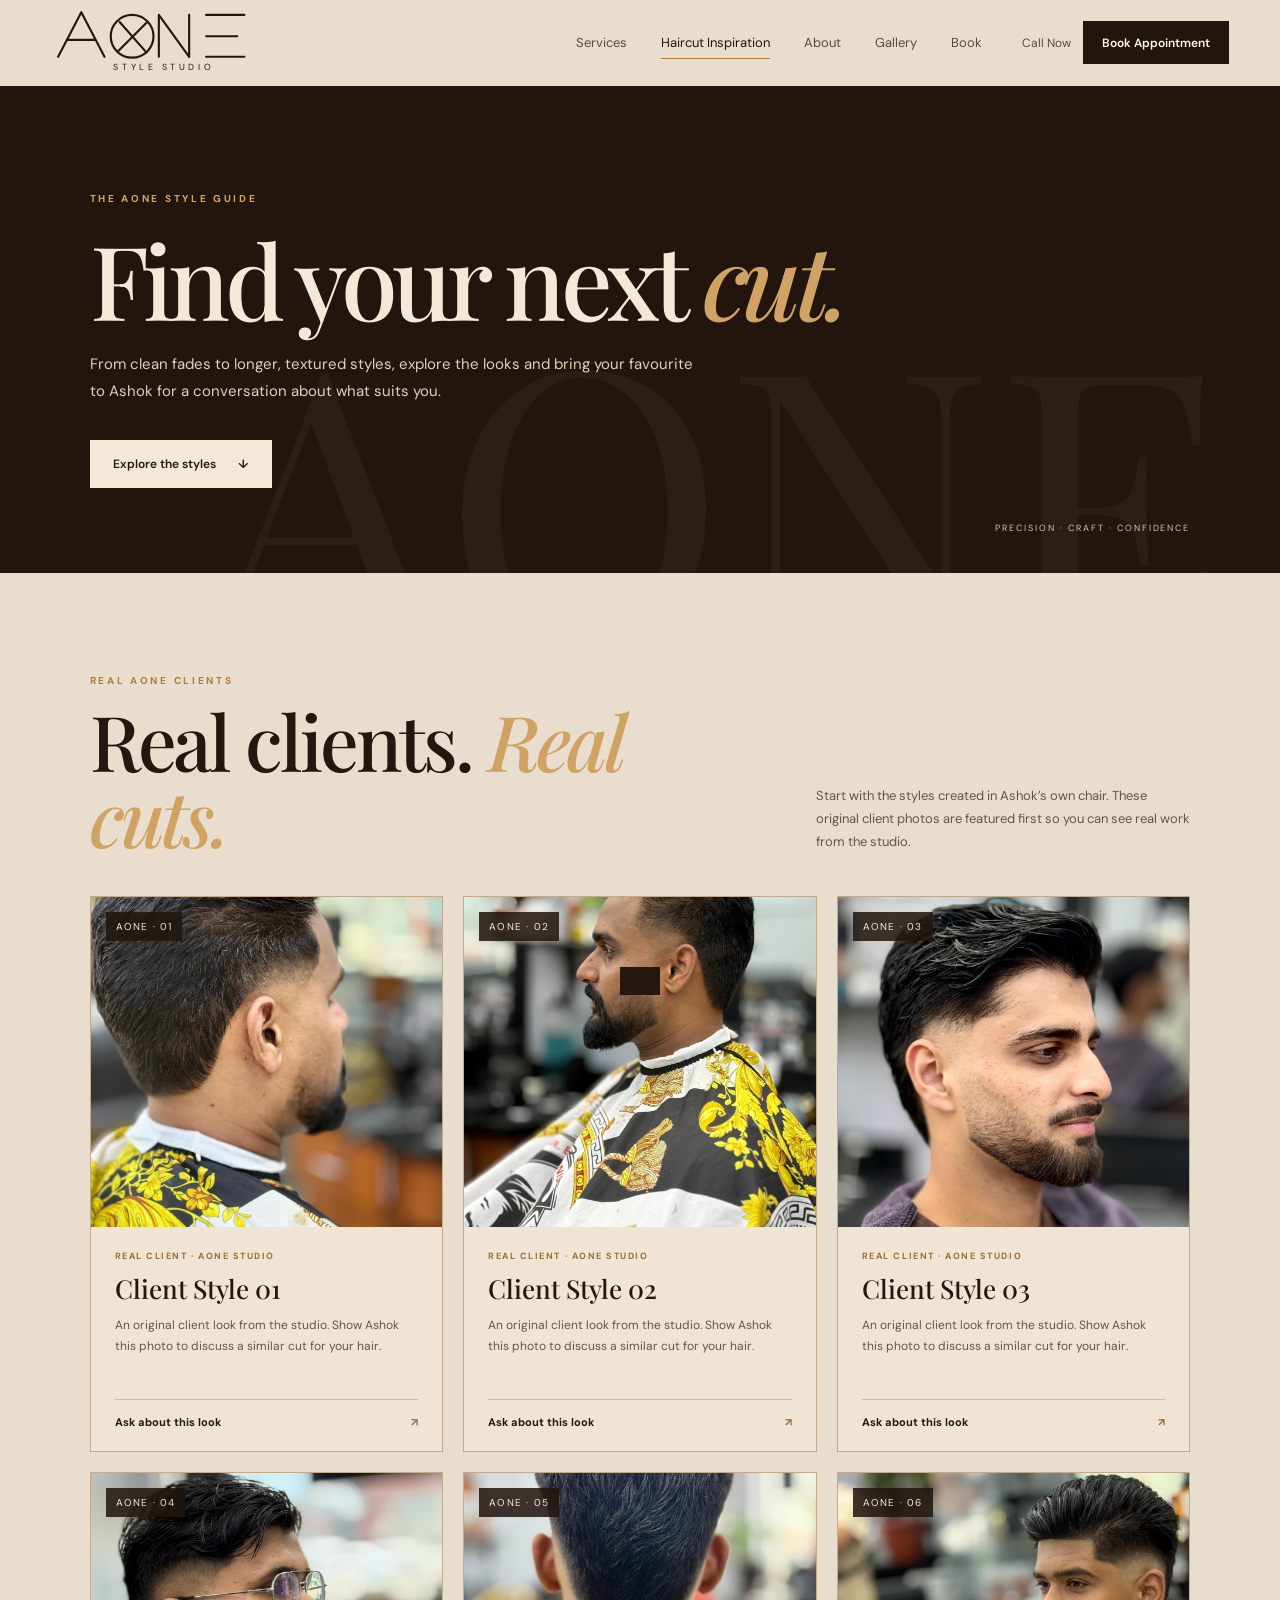
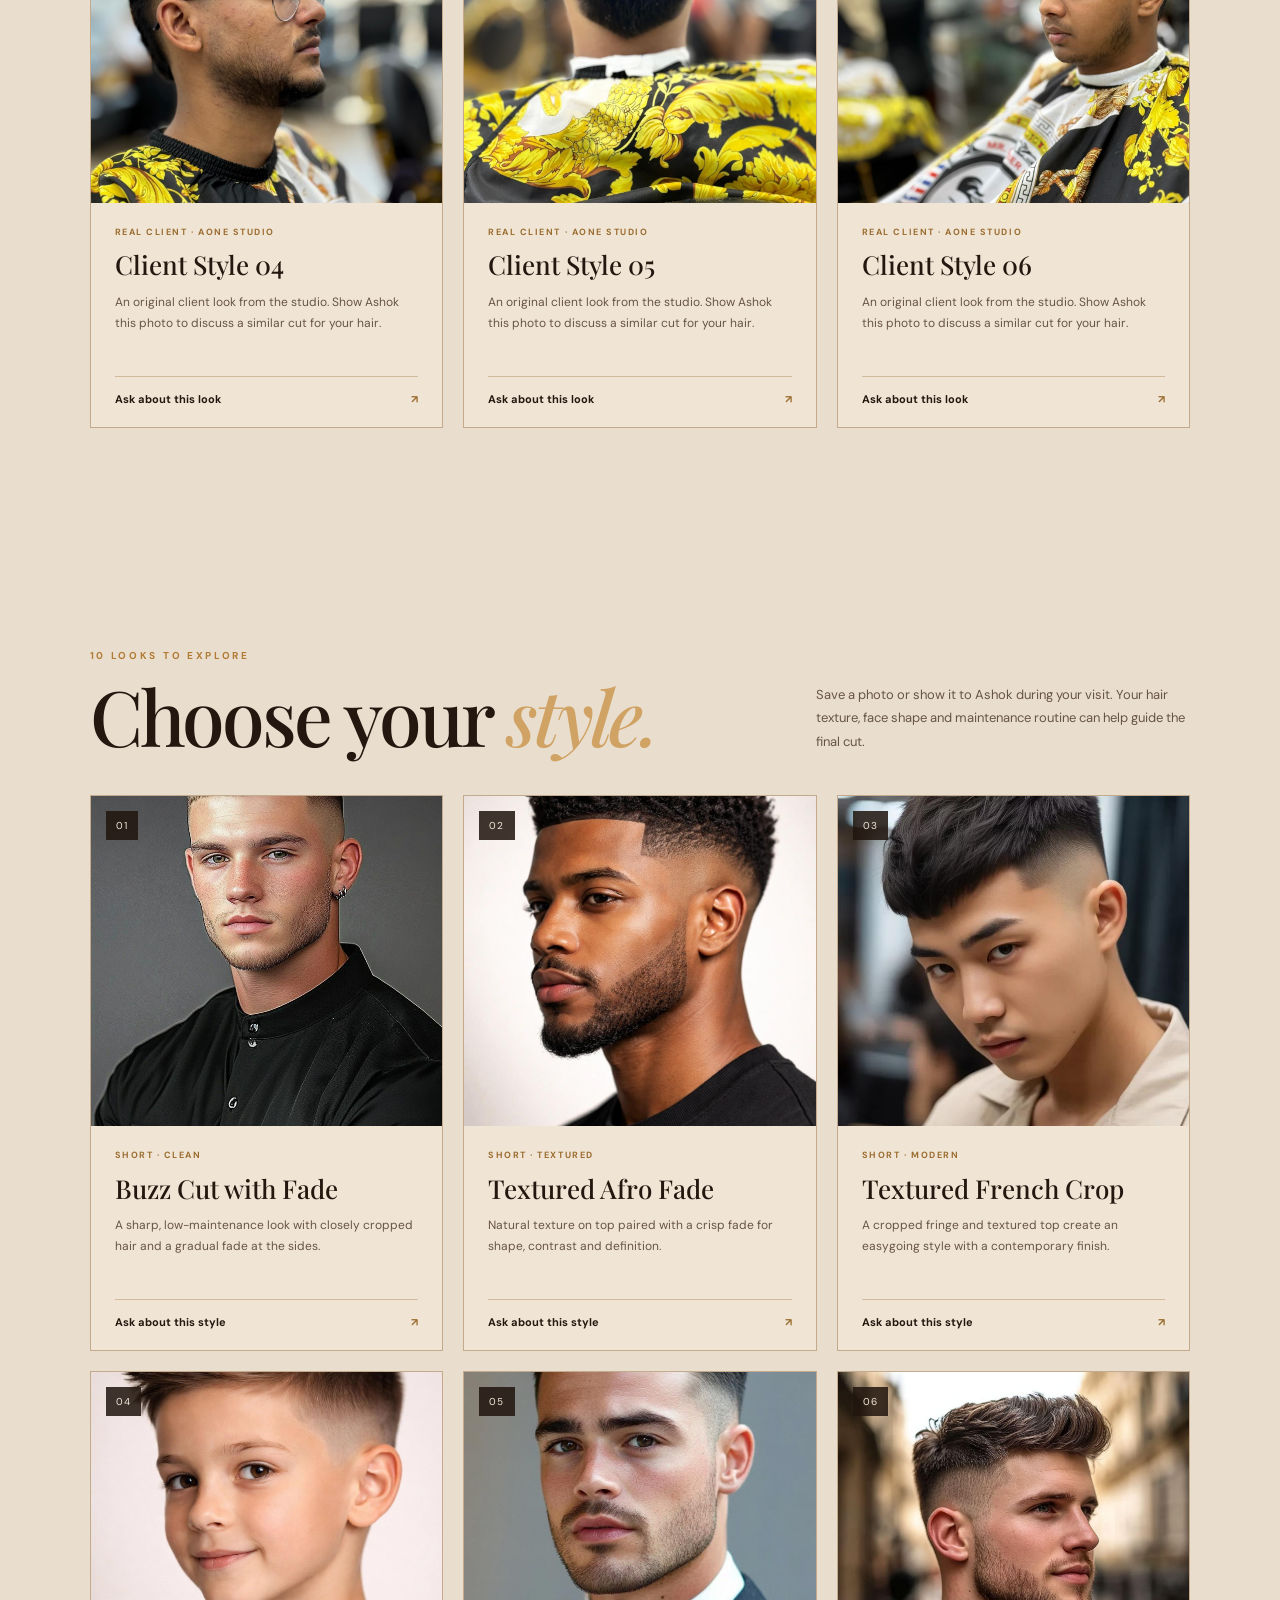
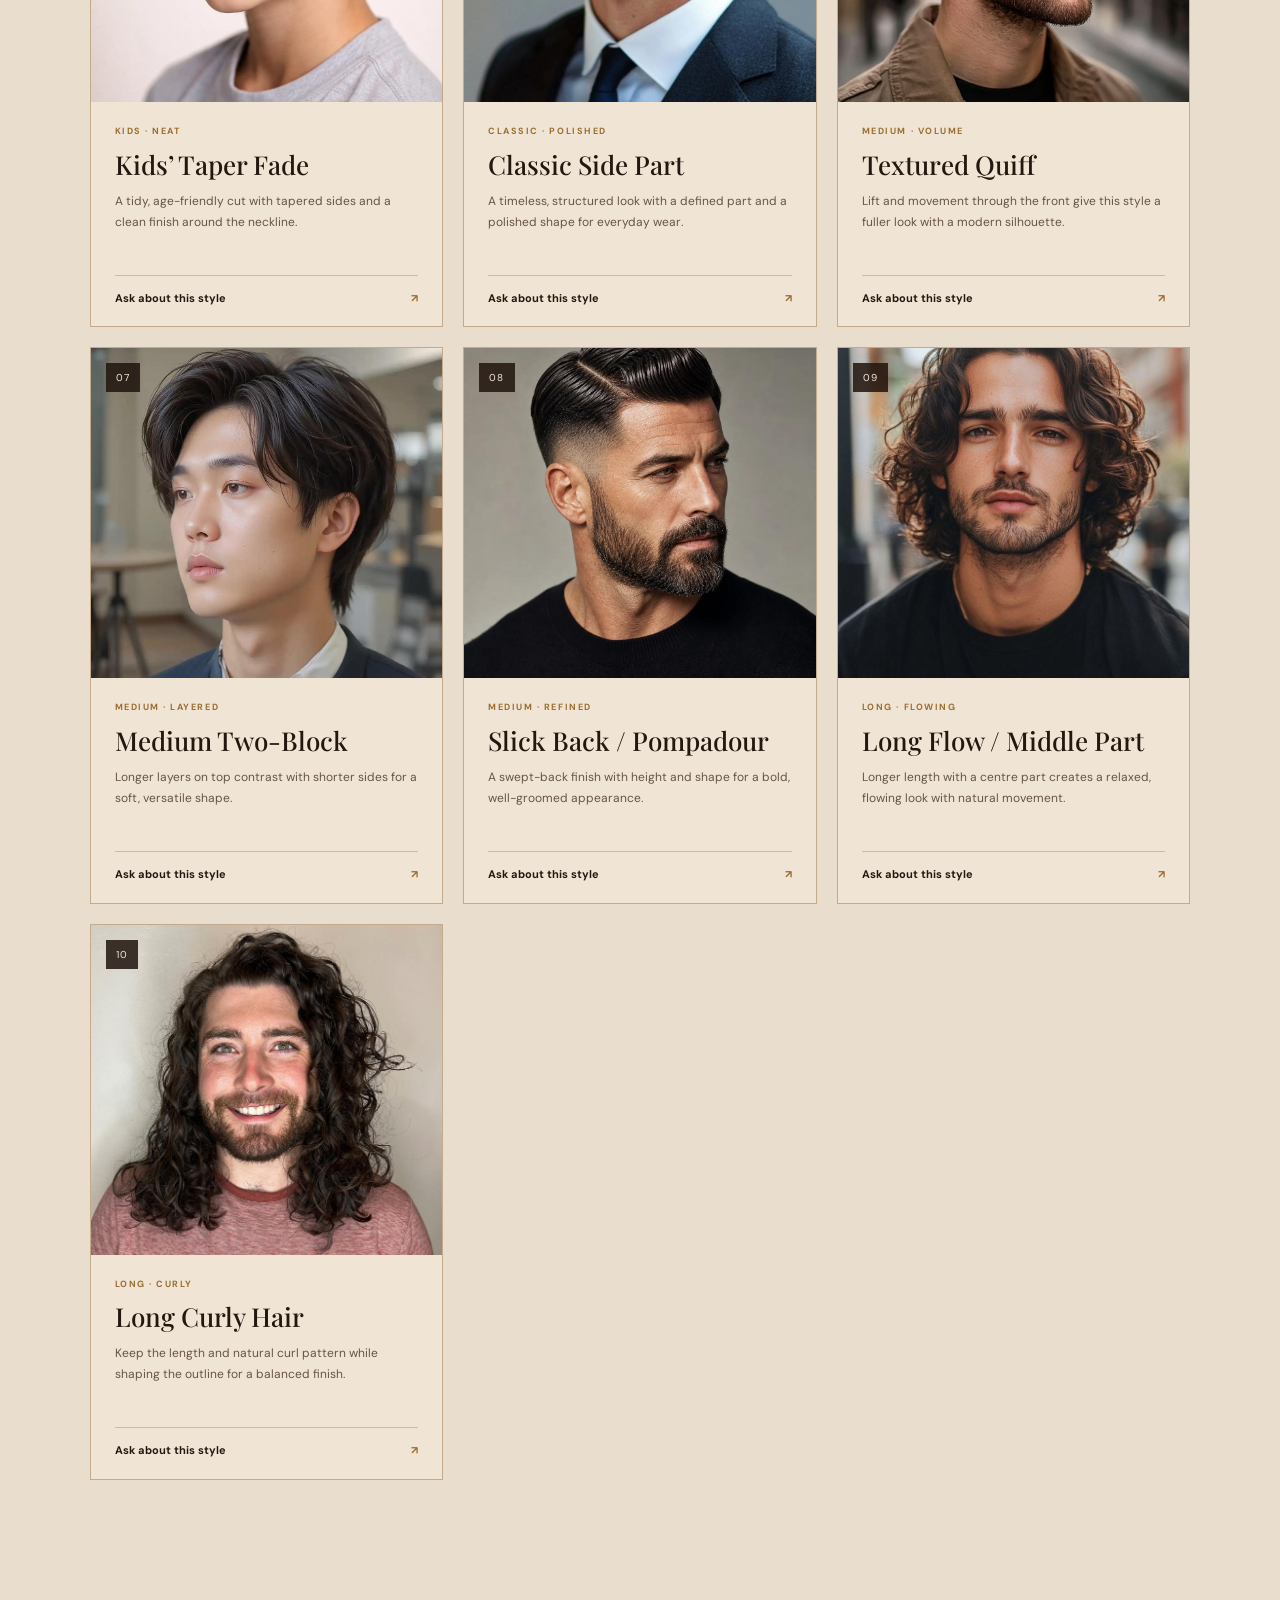
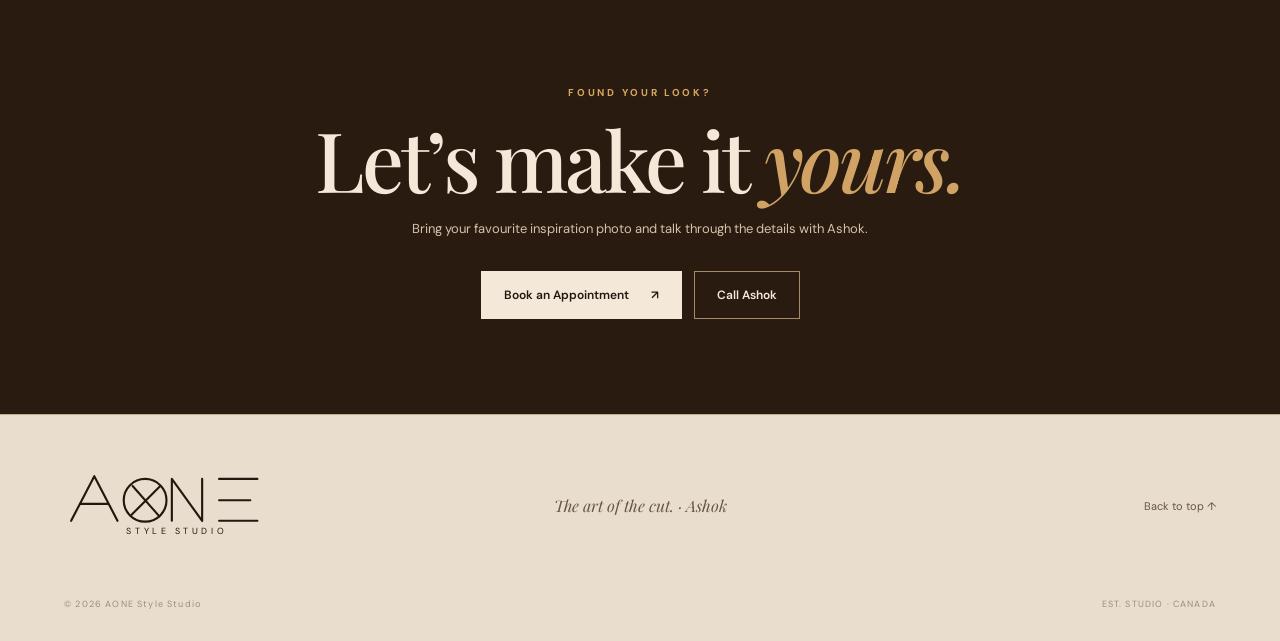
==== commit 83bcd610: "Prioritize original AONE client haircut photos" ====
--- a/haircut-inspiration.html
+++ b/haircut-inspiration.html
@@ -47,7 +47,21 @@
       <a class="button button-light" href="#haircut-gallery">Explore the styles <span>↓</span></a>
       <span class="inspiration-hero-mark">PRECISION · CRAFT · CONFIDENCE</span>
     </section>
-    <section class="inspiration-content" id="haircut-gallery">
+    <section class="inspiration-content client-inspiration" id="haircut-gallery">
+      <div class="inspiration-heading client-heading">
+        <div><p class="eyebrow">REAL AONE CLIENTS</p><h2>Real clients. <em>Real cuts.</em></h2></div>
+        <p>Start with the styles created in Ashok’s own chair. These original client photos are featured first so you can see real work from the studio.</p>
+      </div>
+      <div class="haircut-grid client-gallery">
+        <article class="haircut-card client-card"><div class="haircut-image"><img src="haircut-inspiration/WhatsApp%20Image%202026-10-19%20at%2011.16.14%20AM.jpeg" alt="Original AONE Style Studio client haircut, photo 1" loading="lazy"><span class="haircut-number">AONE · 01</span></div><div class="haircut-copy"><p class="haircut-tag">REAL CLIENT · AONE STUDIO</p><h3>Client Style 01</h3><p>An original client look from the studio. Show Ashok this photo to discuss a similar cut for your hair.</p><a href="index.html#booking">Ask about this look <span>↗</span></a></div></article>
+        <article class="haircut-card client-card"><div class="haircut-image"><img src="haircut-inspiration/WhatsApp%20Image%202026-10-19%20at%2011.16.15%20AM.jpeg" alt="Original AONE Style Studio client haircut, photo 2" loading="lazy"><span class="haircut-number">AONE · 02</span></div><div class="haircut-copy"><p class="haircut-tag">REAL CLIENT · AONE STUDIO</p><h3>Client Style 02</h3><p>An original client look from the studio. Show Ashok this photo to discuss a similar cut for your hair.</p><a href="index.html#booking">Ask about this look <span>↗</span></a></div></article>
+        <article class="haircut-card client-card"><div class="haircut-image"><img src="haircut-inspiration/WhatsApp%20Image%202026-10-19%20at%2011.16.15%20AM%20%281%29.jpeg" alt="Original AONE Style Studio client haircut, photo 3" loading="lazy"><span class="haircut-number">AONE · 03</span></div><div class="haircut-copy"><p class="haircut-tag">REAL CLIENT · AONE STUDIO</p><h3>Client Style 03</h3><p>An original client look from the studio. Show Ashok this photo to discuss a similar cut for your hair.</p><a href="index.html#booking">Ask about this look <span>↗</span></a></div></article>
+        <article class="haircut-card client-card"><div class="haircut-image"><img src="haircut-inspiration/WhatsApp%20Image%202026-10-19%20at%2011.16.15%20AM%20%282%29.jpeg" alt="Original AONE Style Studio client haircut, photo 4" loading="lazy"><span class="haircut-number">AONE · 04</span></div><div class="haircut-copy"><p class="haircut-tag">REAL CLIENT · AONE STUDIO</p><h3>Client Style 04</h3><p>An original client look from the studio. Show Ashok this photo to discuss a similar cut for your hair.</p><a href="index.html#booking">Ask about this look <span>↗</span></a></div></article>
+        <article class="haircut-card client-card"><div class="haircut-image"><img src="haircut-inspiration/WhatsApp%20Image%202026-10-19%20at%2011.16.15%20AM%20%283%29.jpeg" alt="Original AONE Style Studio client haircut, photo 5" loading="lazy"><span class="haircut-number">AONE · 05</span></div><div class="haircut-copy"><p class="haircut-tag">REAL CLIENT · AONE STUDIO</p><h3>Client Style 05</h3><p>An original client look from the studio. Show Ashok this photo to discuss a similar cut for your hair.</p><a href="index.html#booking">Ask about this look <span>↗</span></a></div></article>
+        <article class="haircut-card client-card"><div class="haircut-image"><img src="haircut-inspiration/WhatsApp%20Image%202026-10-19%20at%2011.16.15%20AM%20%284%29.jpeg" alt="Original AONE Style Studio client haircut, photo 6" loading="lazy"><span class="haircut-number">AONE · 06</span></div><div class="haircut-copy"><p class="haircut-tag">REAL CLIENT · AONE STUDIO</p><h3>Client Style 06</h3><p>An original client look from the studio. Show Ashok this photo to discuss a similar cut for your hair.</p><a href="index.html#booking">Ask about this look <span>↗</span></a></div></article>
+      </div>
+    </section>
+    <section class="inspiration-content more-inspiration" id="more-haircut-styles">
       <div class="inspiration-heading">
         <div><p class="eyebrow">10 LOOKS TO EXPLORE</p><h2>Choose your <em>style.</em></h2></div>
         <p>Save a photo or show it to Ashok during your visit. Your hair texture, face shape and maintenance routine can help guide the final cut.</p>
--- a/styles.css
+++ b/styles.css
@@ -217,3 +217,43 @@
  .banner-controls{bottom:24px!important}
  .banner-caption{bottom:24px!important}
 }
+
+
+/* Haircut inspiration page */
+.inspiration-page{background:var(--paper);color:var(--ink)}
+.inspiration-page .site-header{background:rgba(233,222,206,.97)}
+.inspiration-page .desktop-nav .current-page{color:var(--ink)}
+.inspiration-page .desktop-nav .current-page:after{right:0}
+.inspiration-hero{position:relative;min-height:470px;margin-top:86px;padding:105px 7vw 85px;background:#21150e;color:#f4e9d8;overflow:hidden}
+.inspiration-hero:after{content:"AONE";position:absolute;right:4vw;bottom:-.28em;font-family:"Playfair Display",serif;font-size:clamp(170px,30vw,420px);line-height:1;color:rgba(244,233,216,.045);pointer-events:none}
+.inspiration-hero .eyebrow{color:#d8a65d}
+.inspiration-hero h1{position:relative;z-index:1;font-family:"Playfair Display",serif;font-weight:500;letter-spacing:-.055em;line-height:.95;font-size:clamp(64px,8vw,112px);max-width:900px;margin:24px 0}
+.inspiration-hero h1 em,.inspiration-heading h2 em,.inspiration-cta h2 em{color:#d0a365;font-style:italic}
+.inspiration-hero>p:not(.eyebrow){position:relative;z-index:1;max-width:610px;color:#e1d0bb;font-size:15px;line-height:1.8}
+.inspiration-hero .button{position:relative;z-index:1;margin-top:20px}
+.inspiration-hero-mark{position:absolute;right:7vw;bottom:38px;color:#d8c4aa;font-size:9px;letter-spacing:.22em}
+.inspiration-content{max-width:1540px;margin:auto;padding:100px 7vw 120px}
+.inspiration-heading{display:grid;grid-template-columns:1fr .55fr;gap:45px;align-items:end;margin-bottom:42px}
+.inspiration-heading h2{font-family:"Playfair Display",serif;font-weight:500;font-size:clamp(52px,6vw,78px);line-height:.98;letter-spacing:-.04em;margin:15px 0 0}
+.inspiration-heading>p{max-width:420px;justify-self:end;color:var(--muted);font-size:13px;line-height:1.8;margin:0}
+.haircut-grid{display:grid;grid-template-columns:repeat(3,minmax(0,1fr));gap:20px}
+.haircut-card{min-width:0;background:#f0e5d5;border:1px solid #c4aa8c;transition:transform .25s,box-shadow .25s}
+.haircut-card:hover{transform:translateY(-4px);box-shadow:0 16px 35px rgba(42,30,18,.1)}
+.haircut-image{position:relative;height:330px;background:#d8c4aa;overflow:hidden}
+.haircut-image img{width:100%;height:100%;object-fit:cover;object-position:center;transition:transform .5s}
+.haircut-card:hover .haircut-image img{transform:scale(1.035)}
+.haircut-number{position:absolute;left:15px;top:15px;background:rgba(33,21,14,.86);color:#f4e9d8;padding:7px 10px;font-size:10px;letter-spacing:.12em}
+.haircut-copy{padding:23px 24px 20px}
+.haircut-tag{margin:0 0 11px;color:#9b6d30;font-size:9px;font-weight:700;letter-spacing:.17em}
+.haircut-copy h3{font-family:"Playfair Display",serif;font-size:26px;font-weight:500;line-height:1.12;margin:0 0 12px}
+.haircut-copy>p:not(.haircut-tag){min-height:64px;margin:0 0 20px;color:var(--muted);font-size:12px;line-height:1.75}
+.haircut-copy>a{display:flex;justify-content:space-between;gap:12px;border-top:1px solid #d1b99b;padding-top:14px;font-size:11px;font-weight:700}
+.haircut-copy>a span{color:#9b6d30}
+.inspiration-cta{padding:85px 7vw 95px;text-align:center;background:#2a1b11;color:#f4e9d8}
+.inspiration-cta .eyebrow{color:#d8a65d}
+.inspiration-cta h2{font-family:"Playfair Display",serif;font-weight:500;font-size:clamp(54px,6.5vw,84px);line-height:.98;margin:18px 0}
+.inspiration-cta>p:not(.eyebrow){max-width:520px;margin:0 auto;color:#d5c1a9;font-size:13px;line-height:1.8}
+.inspiration-cta .hero-actions{justify-content:center}
+.inspiration-cta .button-outline{color:#f4e9d8;border-color:#a58b6c}
+@media(max-width:950px){.inspiration-hero{margin-top:76px;padding:85px 6vw 80px}.inspiration-content{padding:80px 6vw 95px}.haircut-grid{grid-template-columns:repeat(2,minmax(0,1fr));gap:16px}.haircut-image{height:300px}.inspiration-heading{grid-template-columns:1fr;gap:20px}.inspiration-heading>p{justify-self:start}.inspiration-hero-mark{right:6vw;font-size:8px}}
+@media(max-width:620px){.inspiration-hero{margin-top:70px;min-height:440px;padding:75px 6vw 75px}.inspiration-hero h1{font-size:clamp(57px,13vw,78px)}.inspiration-hero>p:not(.eyebrow){font-size:13px}.inspiration-hero-mark{position:relative;display:block;right:auto;bottom:auto;margin-top:35px;font-size:7px}.inspiration-content{padding:65px 6vw 75px}.haircut-grid{grid-template-columns:1fr;gap:18px}.haircut-image{height:auto;aspect-ratio:4/3}.haircut-copy{padding:21px}.haircut-copy>p:not(.haircut-tag){min-height:0}.inspiration-cta{padding:70px 6vw}.inspiration-cta .hero-actions{display:grid;grid-template-columns:1fr}.inspiration-cta .hero-actions .button{width:100%}}
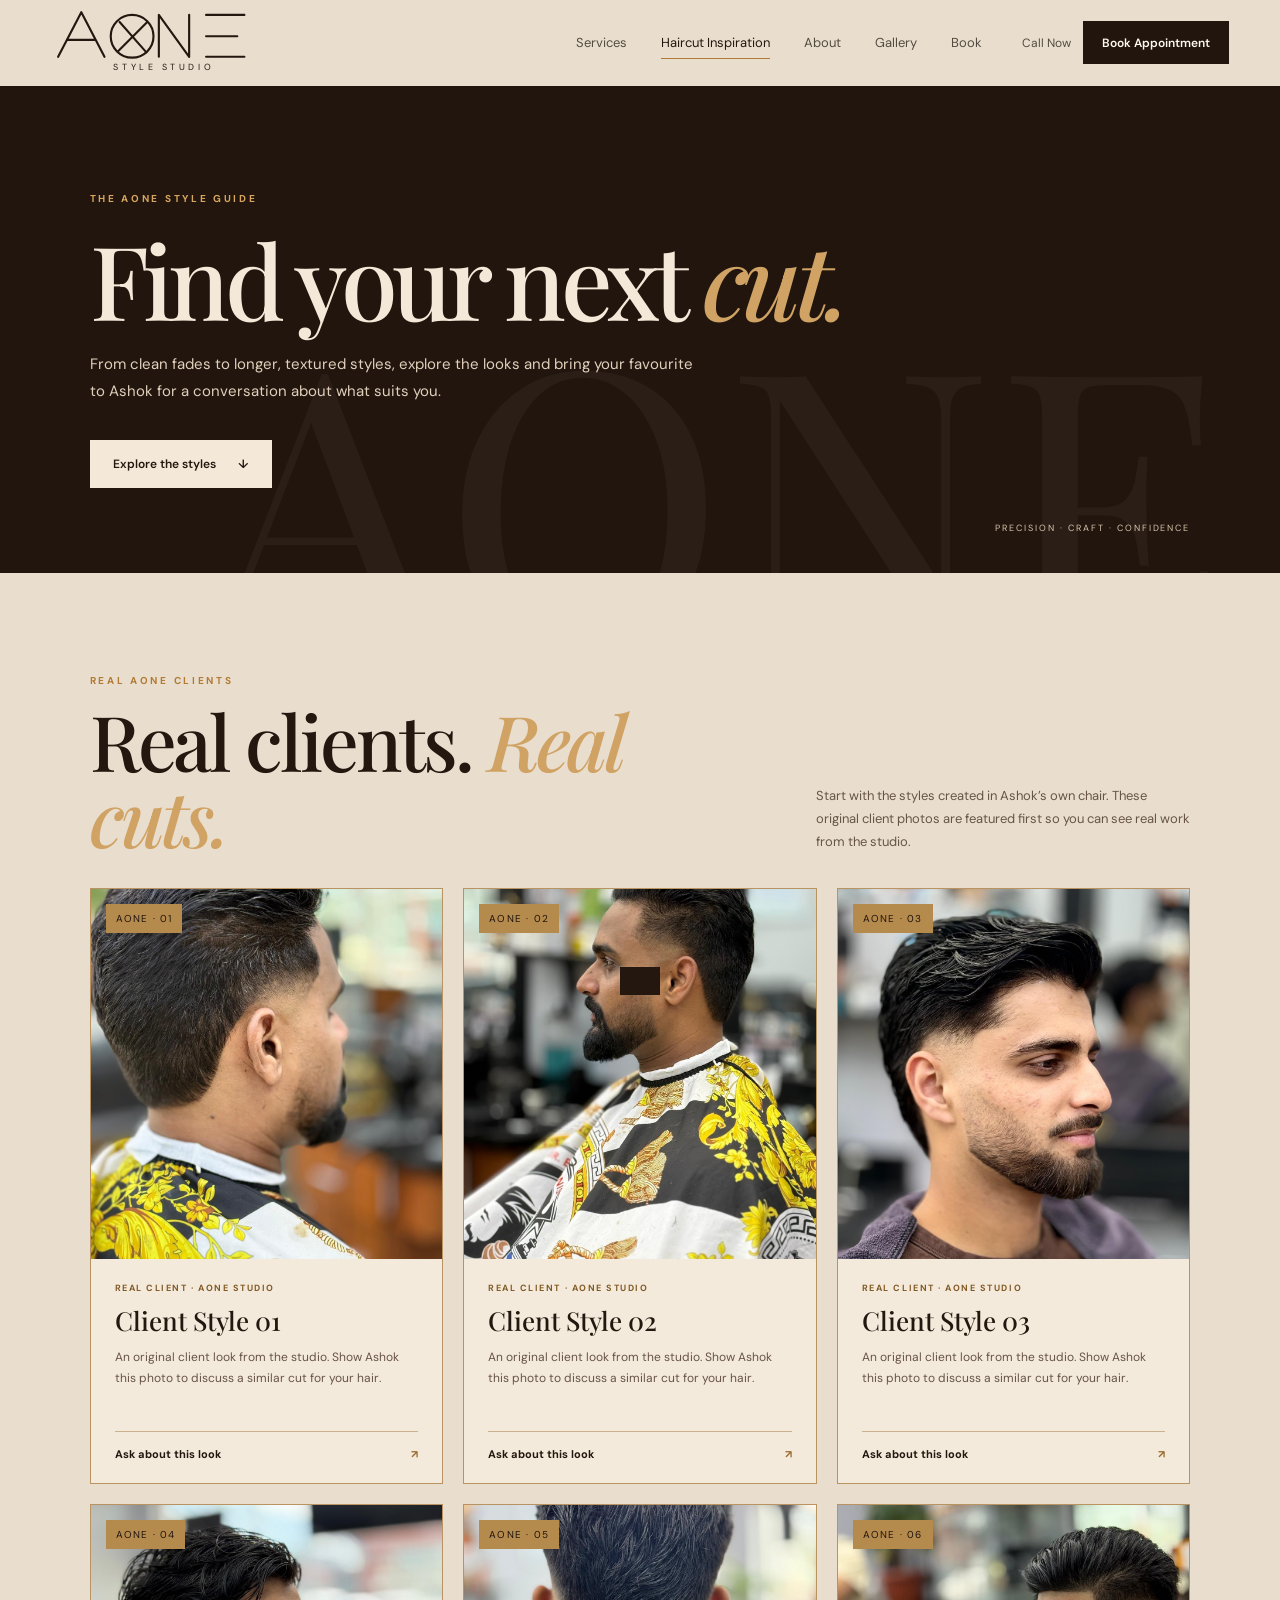
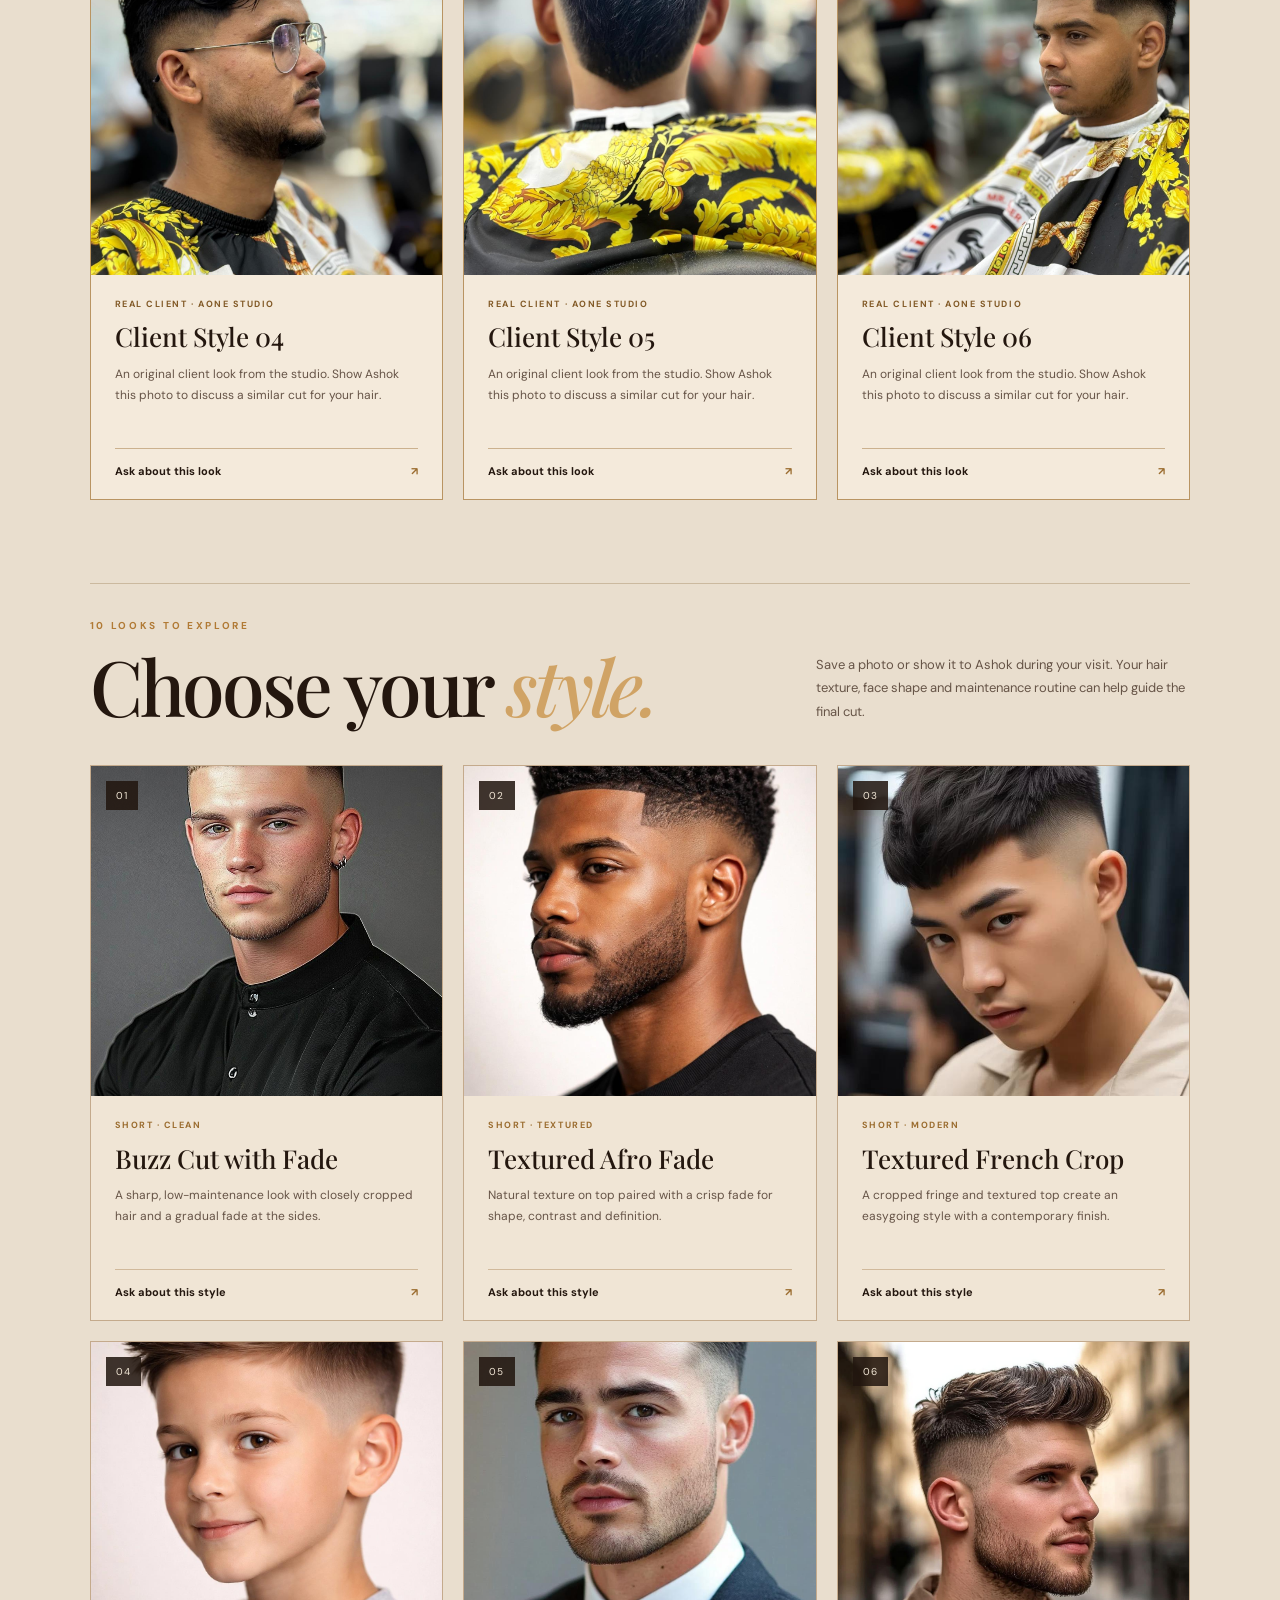
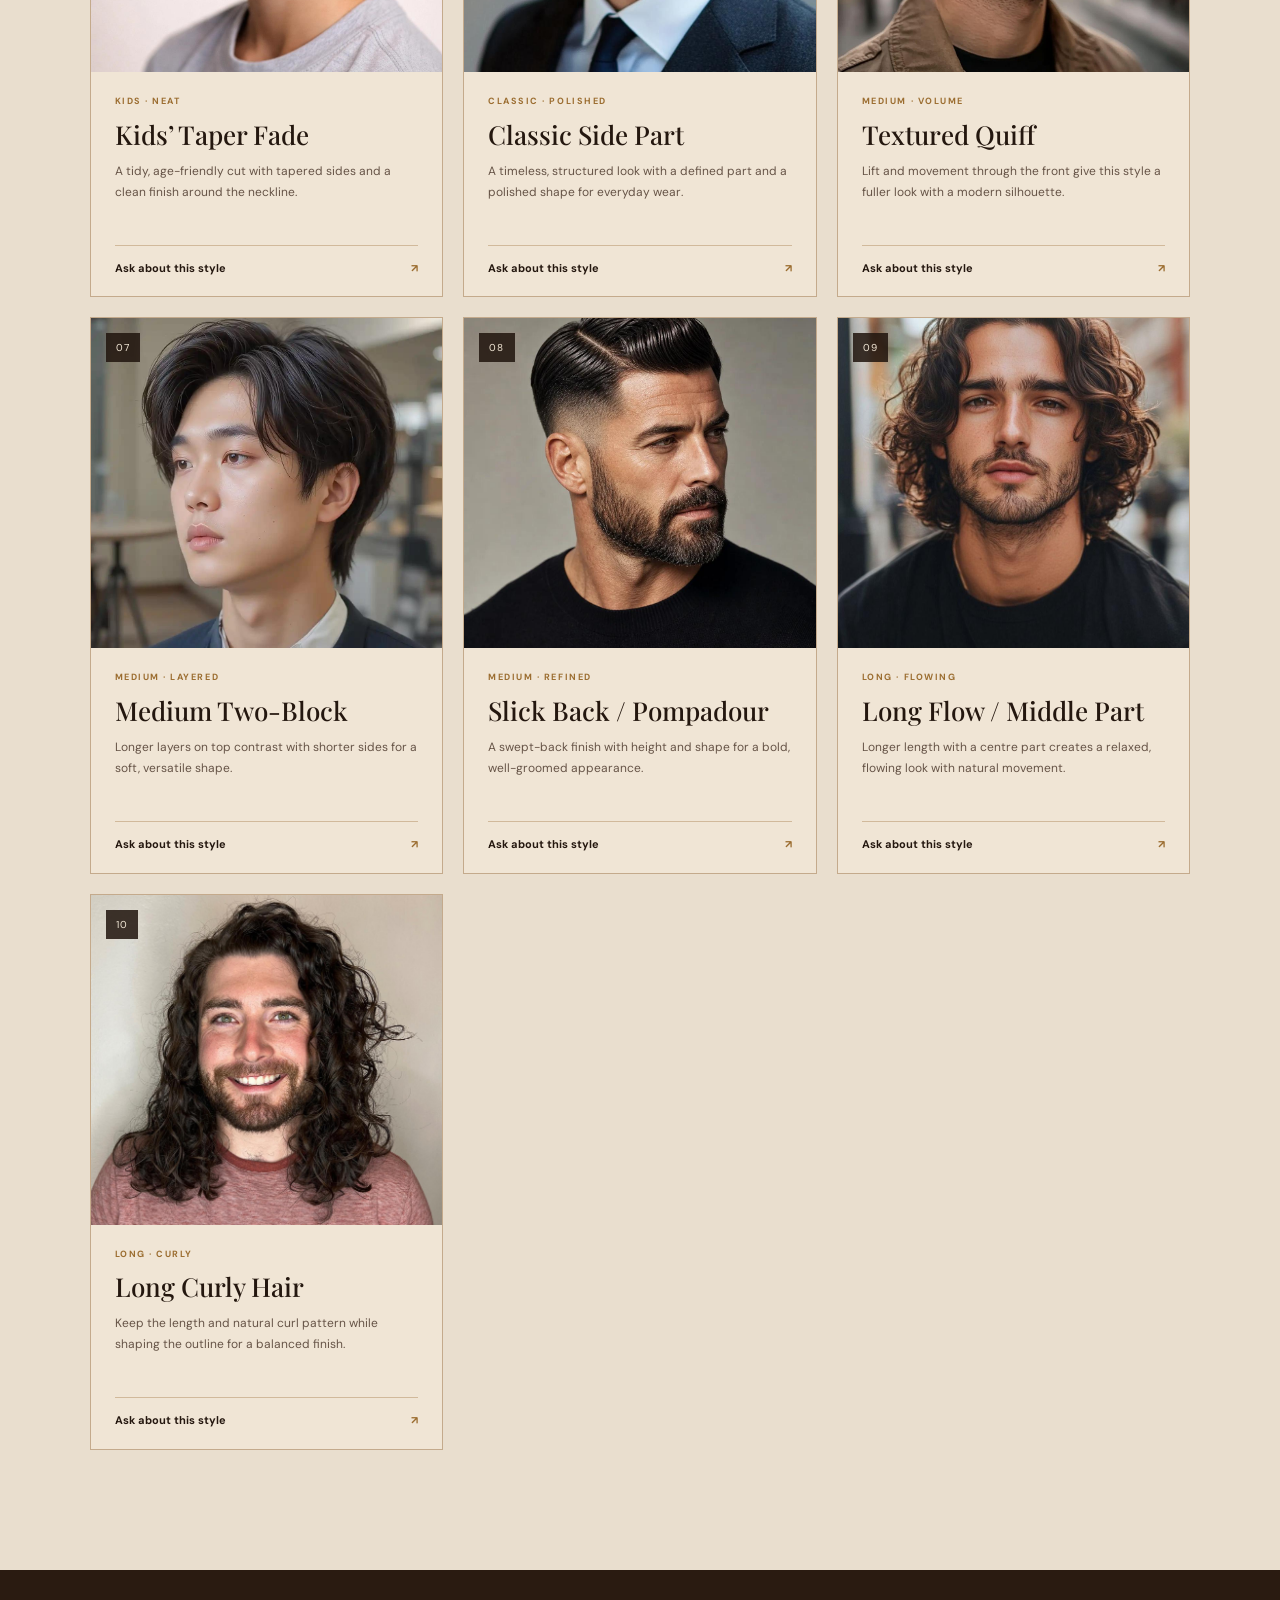
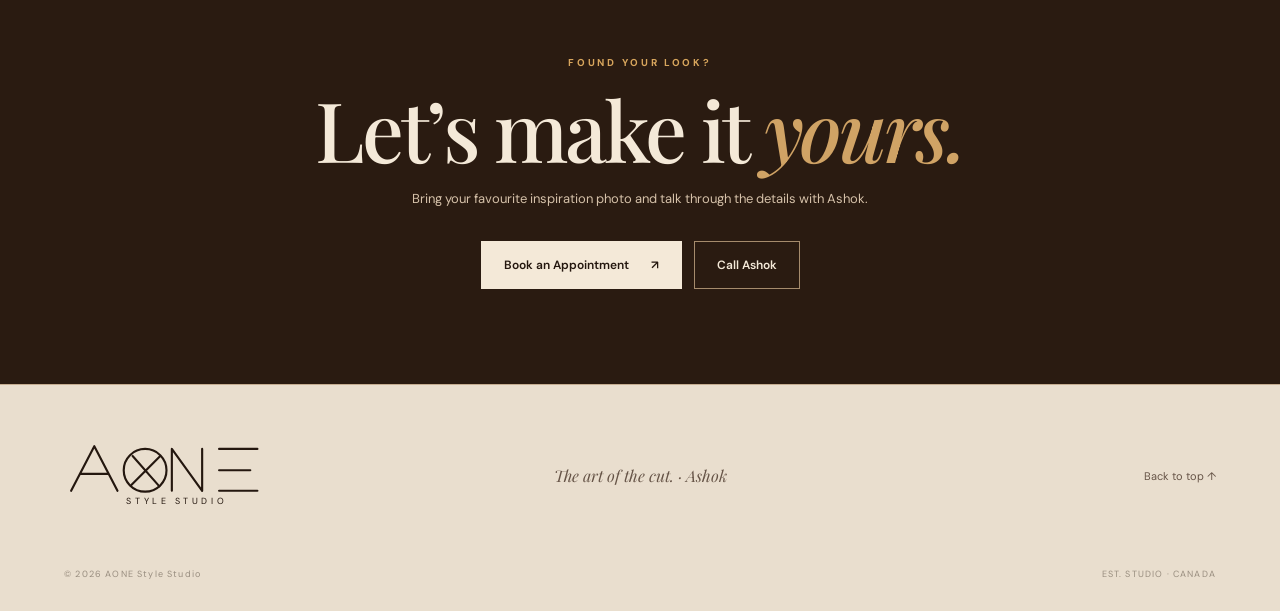
==== commit f232aa1d: "Add canonical metadata for haircut inspiration page" ====
--- a/haircut-inspiration.html
+++ b/haircut-inspiration.html
@@ -4,6 +4,8 @@
   <meta charset="UTF-8">
   <meta name="viewport" content="width=device-width, initial-scale=1.0">
   <meta name="description" content="Explore 10 men's haircut ideas at AONE Style Studio. Find a look for your next visit with Ashok in North York, Toronto.">
+  <meta name="robots" content="index,follow">
+  <link rel="canonical" href="https://aonestylestudio.com/haircut-inspiration.html">
   <title>Haircut Inspiration | AONE Style Studio</title>
   <link rel="preconnect" href="https://fonts.googleapis.com">
   <link rel="preconnect" href="https://fonts.gstatic.com" crossorigin>
--- a/styles.css
+++ b/styles.css
@@ -257,3 +257,17 @@
 .inspiration-cta .button-outline{color:#f4e9d8;border-color:#a58b6c}
 @media(max-width:950px){.inspiration-hero{margin-top:76px;padding:85px 6vw 80px}.inspiration-content{padding:80px 6vw 95px}.haircut-grid{grid-template-columns:repeat(2,minmax(0,1fr));gap:16px}.haircut-image{height:300px}.inspiration-heading{grid-template-columns:1fr;gap:20px}.inspiration-heading>p{justify-self:start}.inspiration-hero-mark{right:6vw;font-size:8px}}
 @media(max-width:620px){.inspiration-hero{margin-top:70px;min-height:440px;padding:75px 6vw 75px}.inspiration-hero h1{font-size:clamp(57px,13vw,78px)}.inspiration-hero>p:not(.eyebrow){font-size:13px}.inspiration-hero-mark{position:relative;display:block;right:auto;bottom:auto;margin-top:35px;font-size:7px}.inspiration-content{padding:65px 6vw 75px}.haircut-grid{grid-template-columns:1fr;gap:18px}.haircut-image{height:auto;aspect-ratio:4/3}.haircut-copy{padding:21px}.haircut-copy>p:not(.haircut-tag){min-height:0}.inspiration-cta{padding:70px 6vw}.inspiration-cta .hero-actions{display:grid;grid-template-columns:1fr}.inspiration-cta .hero-actions .button{width:100%}}
+
+
+/* Give Ashok's original client photos first priority on the inspiration page */
+.client-inspiration{padding-bottom:48px}
+.client-heading{margin-bottom:34px}
+.client-gallery .haircut-image{height:370px}
+.client-card{background:#f4eadb;border-color:#b99462}
+.client-card .haircut-number{background:#b58a4d;color:#21150e}
+.client-card .haircut-tag{color:#825a27}
+.client-card .haircut-copy>a{border-top-color:#cbb18e}
+.more-inspiration{padding-top:35px}
+.more-inspiration .inspiration-heading{padding-top:34px;border-top:1px solid #cbb99f}
+@media(max-width:950px){.client-gallery .haircut-image{height:320px}.client-inspiration{padding-bottom:35px}}
+@media(max-width:620px){.client-gallery .haircut-image{height:auto;aspect-ratio:4/3}.more-inspiration{padding-top:25px}}
